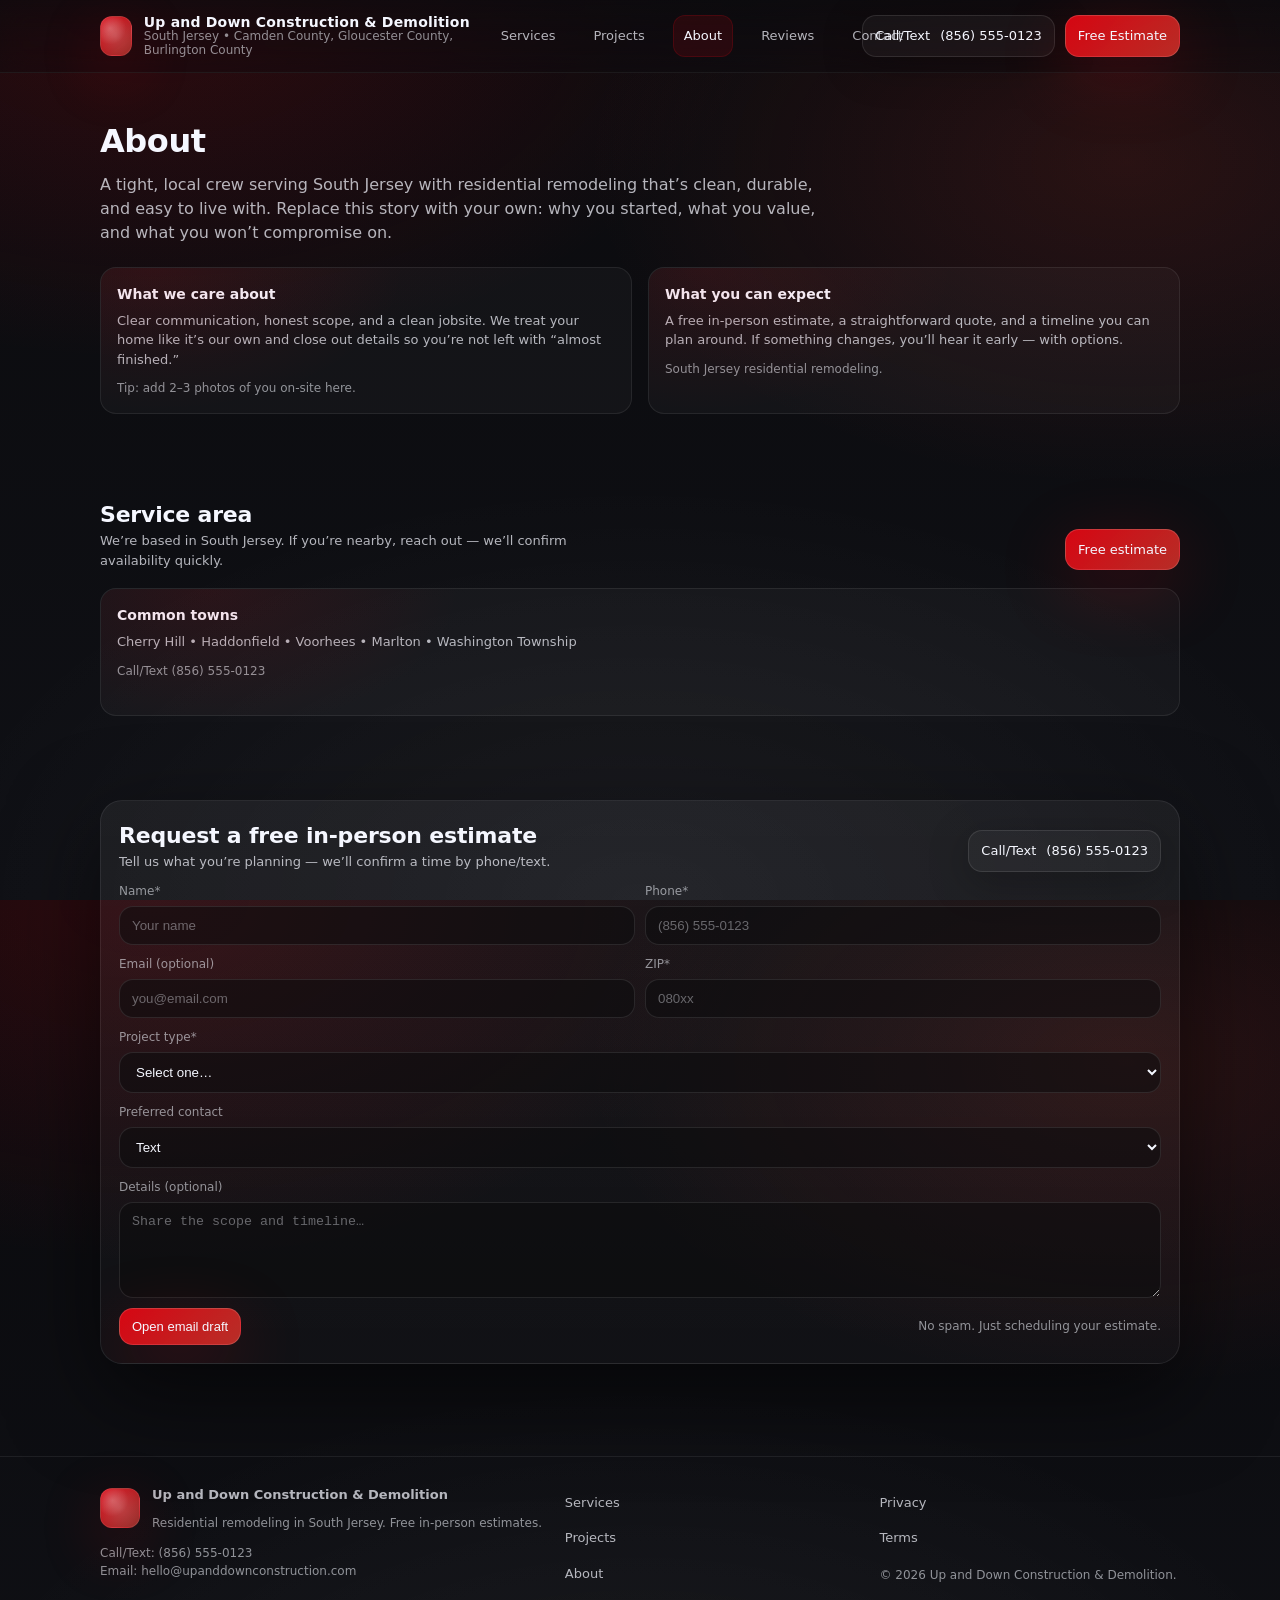
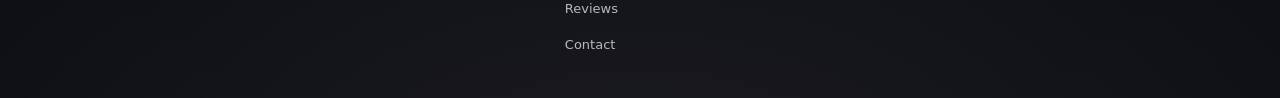
==== about.html @ 5f2d13eb "Initial website scaffold Add Databricks-inspired static marketing site pages, design system, site co" ====
<!doctype html>
<html lang="en">
  <head>
    <meta charset="utf-8" />
    <meta name="viewport" content="width=device-width, initial-scale=1" />
    <title>About — Up and Down Construction</title>
    <meta name="description" content="Up and Down Construction is a South Jersey residential remodeling team focused on quality workmanship and clear communication." />
    <meta name="theme-color" content="#0b0b0e" />
    <link rel="stylesheet" href="styles.css" />
    <script src="partials.js" defer></script>
    <script src="script.js" defer></script>
    <script type="application/ld+json" data-jsonld="LocalBusiness">{}</script>
  </head>
  <body>
    <div data-header></div>

    <main id="main">
      <section class="pagehead">
        <div class="container">
          <h1>About</h1>
          <p>
            A tight, local crew serving South Jersey with residential remodeling that’s clean, durable, and easy to live with.
            Replace this story with your own: why you started, what you value, and what you won’t compromise on.
          </p>
        </div>
      </section>

      <section class="section" style="padding-top:0">
        <div class="container">
          <div class="twocol">
            <div class="card">
              <h3>What we care about</h3>
              <p>
                Clear communication, honest scope, and a clean jobsite. We treat your home like it’s our own and close out details
                so you’re not left with “almost finished.”
              </p>
              <div class="meta">Tip: add 2–3 photos of you on-site here.</div>
            </div>
            <div class="card">
              <h3>What you can expect</h3>
              <p>
                A free in-person estimate, a straightforward quote, and a timeline you can plan around. If something changes, you’ll
                hear it early — with options.
              </p>
              <div class="meta">South Jersey residential remodeling.</div>
            </div>
          </div>
        </div>
      </section>

      <section class="section">
        <div class="container">
          <div class="section-head">
            <div>
              <h2>Service area</h2>
              <p>We’re based in South Jersey. If you’re nearby, reach out — we’ll confirm availability quickly.</p>
            </div>
            <a class="btn primary" data-scroll-to="estimate" href="#estimate">Free estimate</a>
          </div>
          <div class="card">
            <h3>Common towns</h3>
            <p data-service-area>Cherry Hill • Haddonfield • Voorhees • Marlton • Washington Township</p>
            <div class="meta">Call/Text <a data-phone-link href="tel:+18565550123"><span data-phone-display>(856) 555-0123</span></a></div>
          </div>
        </div>
      </section>

      <section class="section">
        <div class="container">
          <div class="panel" id="estimate">
            <div class="panel-inner">
              <div class="section-head" style="margin-bottom:10px">
                <div>
                  <h2 style="margin:0">Request a free in-person estimate</h2>
                  <p style="margin:0">Tell us what you’re planning — we’ll confirm a time by phone/text.</p>
                </div>
                <a class="btn ghost" data-phone-link href="tel:+18565550123">Call/Text <span data-phone-display>(856) 555-0123</span></a>
              </div>
              <form data-estimate-form>
                <div class="formgrid">
                  <div class="field">
                    <label for="name">Name*</label>
                    <input id="name" name="name" autocomplete="name" placeholder="Your name" required />
                  </div>
                  <div class="field">
                    <label for="phone">Phone*</label>
                    <input id="phone" name="phone" autocomplete="tel" placeholder="(856) 555-0123" required />
                  </div>
                  <div class="field">
                    <label for="email">Email (optional)</label>
                    <input id="email" name="email" autocomplete="email" placeholder="you@email.com" />
                  </div>
                  <div class="field">
                    <label for="zip">ZIP*</label>
                    <input id="zip" name="zip" inputmode="numeric" placeholder="080xx" required />
                  </div>
                  <div class="field" style="grid-column:1 / -1">
                    <label for="projectType">Project type*</label>
                    <select id="projectType" name="projectType" required>
                      <option value="">Select one…</option>
                      <option>Kitchen remodel</option>
                      <option>Bathroom remodel</option>
                      <option>Basement finishing</option>
                      <option>Addition / framing</option>
                      <option>Flooring / paint / drywall</option>
                      <option>Exterior (deck/siding/doors)</option>
                      <option>Other</option>
                    </select>
                  </div>
                  <div class="field" style="grid-column:1 / -1">
                    <label for="contactPref">Preferred contact</label>
                    <select id="contactPref" name="contactPref">
                      <option>Text</option>
                      <option>Phone call</option>
                      <option>Either</option>
                    </select>
                  </div>
                  <div class="field" style="grid-column:1 / -1">
                    <label for="details">Details (optional)</label>
                    <textarea id="details" name="details" placeholder="Share the scope and timeline…"></textarea>
                  </div>
                </div>
                <div class="form-actions">
                  <button class="btn primary" type="submit">Open email draft</button>
                  <div class="fineprint">No spam. Just scheduling your estimate.</div>
                </div>
                <div class="success" data-form-success role="status"></div>
                <div class="error" data-form-error role="alert"></div>
              </form>
            </div>
          </div>
        </div>
      </section>
    </main>

    <div data-footer></div>
  </body>
</html>
---- styles.css ----
:root{
  --bg: #0b0b0e;
  --bg2:#0f1015;
  --surface:#11121a;
  --surface2:#141624;
  --border: rgba(255,255,255,.10);
  --text:#f5f7ff;
  --muted: rgba(245,247,255,.72);
  --muted2: rgba(245,247,255,.56);
  --accent:#e10613;
  --accent2:#ff3b30;
  --shadow: 0 30px 90px rgba(0,0,0,.55);
  --radius: 16px;
  --radius2: 22px;
  --container: 1120px;
  --gutter: 20px;
  --font: ui-sans-serif, system-ui, -apple-system, Segoe UI, Roboto, Helvetica, Arial, "Apple Color Emoji","Segoe UI Emoji";
}

*{box-sizing:border-box}
html,body{height:100%}
body{
  margin:0;
  font-family:var(--font);
  color:var(--text);
  background:
    radial-gradient(1000px 600px at 12% 0%, rgba(225,6,19,.16), rgba(225,6,19,0) 60%),
    radial-gradient(900px 540px at 88% 18%, rgba(255,59,48,.12), rgba(255,59,48,0) 60%),
    radial-gradient(1200px 700px at 50% 100%, rgba(255,255,255,.05), rgba(255,255,255,0) 60%),
    linear-gradient(180deg, var(--bg), var(--bg2));
  line-height:1.5;
  -webkit-font-smoothing:antialiased;
  -moz-osx-font-smoothing:grayscale;
}

a{color:inherit;text-decoration:none}
img{max-width:100%;display:block}

.container{
  max-width:var(--container);
  margin:0 auto;
  padding:0 var(--gutter);
}

.skip{
  position:absolute; left:-999px; top:auto; width:1px; height:1px; overflow:hidden;
}
.skip:focus{
  left:14px; top:14px; width:auto; height:auto; padding:10px 12px;
  background:var(--surface); border:1px solid var(--border); border-radius:12px; z-index:9999;
}

.topbar{
  position:sticky;
  top:0;
  z-index:200;
  backdrop-filter:saturate(140%) blur(14px);
  background: linear-gradient(180deg, rgba(11,11,14,.72), rgba(11,11,14,.44));
  border-bottom:1px solid rgba(255,255,255,.06);
}
.nav{
  display:flex;
  align-items:center;
  justify-content:space-between;
  padding:14px 0;
  gap:16px;
}
.brand{
  display:flex;
  align-items:center;
  gap:12px;
  min-width:220px;
}
.brand-mark{
  width:40px;height:40px;border-radius:12px;
  background: radial-gradient(16px 16px at 30% 30%, rgba(255,255,255,.25), rgba(255,255,255,0)),
              linear-gradient(135deg, rgba(225,6,19,.95), rgba(255,59,48,.55));
  box-shadow: 0 18px 60px rgba(225,6,19,.25);
  border:1px solid rgba(255,255,255,.12);
  display:grid;
  place-items:center;
  position:relative;
  overflow:hidden;
}
.brand-mark:after{
  content:"";
  position:absolute; inset:-40%;
  background: radial-gradient(circle at 50% 50%, rgba(255,255,255,.18), rgba(255,255,255,0) 62%);
  transform: rotate(20deg);
}
.brand-text{
  display:flex;flex-direction:column; line-height:1.15;
}
.brand-text b{font-size:14px; letter-spacing:.2px}
.brand-text span{font-size:12px; color:var(--muted2)}

.navlinks{
  display:flex;
  gap:18px;
  align-items:center;
  justify-content:center;
  flex:1;
}
.navlinks a{
  font-size:13px;
  color:var(--muted);
  padding:10px 10px;
  border-radius:12px;
}
.navlinks a:hover{color:var(--text); background:rgba(255,255,255,.06)}
.navlinks a[aria-current="page"]{color:var(--text); background:rgba(225,6,19,.12); border:1px solid rgba(225,6,19,.18)}

.navctas{
  display:flex;
  gap:10px;
  align-items:center;
  justify-content:flex-end;
  min-width:220px;
}
.btn{
  display:inline-flex;
  align-items:center;
  justify-content:center;
  gap:10px;
  padding:10px 12px;
  font-size:13px;
  border-radius:14px;
  border:1px solid var(--border);
  background:rgba(255,255,255,.05);
  color:var(--text);
  box-shadow: 0 10px 40px rgba(0,0,0,.25);
  white-space:nowrap;
}
.btn:hover{background:rgba(255,255,255,.08)}
.btn:focus{outline:2px solid rgba(225,6,19,.55); outline-offset:2px}
.btn.primary{
  background: linear-gradient(135deg, rgba(225,6,19,.95), rgba(255,59,48,.70));
  border:1px solid rgba(255,255,255,.14);
  box-shadow: 0 18px 70px rgba(225,6,19,.23);
}
.btn.primary:hover{filter:brightness(1.05)}
.btn.ghost{
  background:rgba(255,255,255,.04);
}

.hamburger{display:none}
.hamburger button{
  width:44px;height:44px;border-radius:14px;border:1px solid var(--border);
  background:rgba(255,255,255,.05); color:var(--text);
}

.mobilemenu{
  display:none;
  border-top:1px solid rgba(255,255,255,.06);
}
.mobilemenu .inner{
  padding:12px 0 18px;
  display:flex;
  flex-direction:column;
  gap:10px;
}
.mobilemenu a{
  padding:12px 12px;border-radius:14px;
  background:rgba(255,255,255,.04);
  border:1px solid rgba(255,255,255,.06);
  color:var(--muted);
}
.mobilemenu a:hover{color:var(--text)}

.hero{
  padding:64px 0 30px;
}
.hero-grid{
  display:grid;
  grid-template-columns: 1.15fr .85fr;
  gap:28px;
  align-items:start;
}
.kicker{
  display:inline-flex;
  gap:10px;
  align-items:center;
  padding:8px 12px;
  border-radius:999px;
  background: rgba(255,255,255,.05);
  border:1px solid rgba(255,255,255,.08);
  color:var(--muted);
  font-size:12px;
}
.kicker .dot{
  width:9px;height:9px;border-radius:99px;
  background:linear-gradient(135deg, var(--accent), var(--accent2));
  box-shadow:0 10px 40px rgba(225,6,19,.35);
}
.h1{
  font-size:44px;
  line-height:1.04;
  letter-spacing:-.5px;
  margin:16px 0 10px;
}
.lead{
  color:var(--muted);
  font-size:16px;
  max-width:56ch;
}
.hero-ctas{
  display:flex;
  gap:10px;
  align-items:center;
  margin-top:18px;
  flex-wrap:wrap;
}
.trustrow{
  margin-top:20px;
  display:flex;
  gap:10px;
  flex-wrap:wrap;
}
.pill{
  font-size:12px;
  color:var(--muted);
  padding:8px 10px;
  border-radius:999px;
  background: rgba(255,255,255,.04);
  border:1px solid rgba(255,255,255,.08);
}
.pill strong{color:var(--text); font-weight:600}

.panel{
  border-radius: var(--radius2);
  background: linear-gradient(180deg, rgba(255,255,255,.05), rgba(255,255,255,.02));
  border:1px solid rgba(255,255,255,.08);
  box-shadow: var(--shadow);
  overflow:hidden;
}
.panel-inner{padding:18px}
.panel h3{margin:6px 0 12px; font-size:14px; color:var(--text)}
.panel p{margin:0; color:var(--muted); font-size:13px}

.formgrid{
  display:grid;
  grid-template-columns: 1fr 1fr;
  gap:10px;
}
.field{display:flex; flex-direction:column; gap:6px}
.field label{font-size:12px; color:var(--muted2)}
.field input,.field select,.field textarea{
  padding:11px 12px;
  border-radius:14px;
  border:1px solid rgba(255,255,255,.10);
  background: rgba(11,11,14,.55);
  color:var(--text);
  outline:none;
}
.field textarea{grid-column:1 / -1; min-height:96px; resize:vertical}
.field input::placeholder,.field textarea::placeholder{color:rgba(245,247,255,.38)}
.field input:focus,.field select:focus,.field textarea:focus{border-color: rgba(225,6,19,.55); box-shadow: 0 0 0 3px rgba(225,6,19,.15)}
.form-actions{display:flex; gap:10px; align-items:center; justify-content:space-between; margin-top:10px; flex-wrap:wrap}
.fineprint{color:var(--muted2); font-size:12px}
.success{
  display:none;
  margin-top:10px;
  padding:10px 12px;
  border-radius:14px;
  border:1px solid rgba(80,255,200,.22);
  background: rgba(80,255,200,.08);
  color: rgba(210,255,240,.92);
  font-size:13px;
}
.error{
  display:none;
  margin-top:10px;
  padding:10px 12px;
  border-radius:14px;
  border:1px solid rgba(255,90,90,.22);
  background: rgba(255,90,90,.08);
  color: rgba(255,235,235,.92);
  font-size:13px;
}

.section{padding:42px 0}
.section-head{
  display:flex; align-items:flex-end; justify-content:space-between; gap:16px;
  margin-bottom:18px;
}
.section-head h2{margin:0; font-size:22px; letter-spacing:-.2px}
.section-head p{margin:0; color:var(--muted); max-width:60ch; font-size:13px}

.grid3{display:grid; grid-template-columns:repeat(3,1fr); gap:14px}
.card{
  border-radius: var(--radius);
  border:1px solid rgba(255,255,255,.08);
  background: rgba(255,255,255,.03);
  padding:16px;
  min-height:128px;
  position:relative;
  overflow:hidden;
}
.card:before{
  content:"";
  position:absolute; inset:-1px;
  background: radial-gradient(420px 240px at 10% 0%, rgba(225,6,19,.10), rgba(225,6,19,0) 60%);
  pointer-events:none;
}
.card h3{margin:0 0 6px; font-size:14px}
.card p{margin:0; color:var(--muted); font-size:13px}
.card .meta{margin-top:10px; color:var(--muted2); font-size:12px}

.steps{display:grid; grid-template-columns:repeat(4,1fr); gap:14px}
.step{
  border-radius: var(--radius);
  border:1px solid rgba(255,255,255,.08);
  background: rgba(255,255,255,.03);
  padding:16px;
}
.step .num{
  width:34px;height:34px;border-radius:12px;
  display:grid; place-items:center;
  background: rgba(225,6,19,.14);
  border:1px solid rgba(225,6,19,.22);
  margin-bottom:10px;
  font-weight:700;
}
.step b{display:block; margin-bottom:6px}
.step span{color:var(--muted); font-size:13px}

.gallery{
  display:grid;
  grid-template-columns: repeat(12, 1fr);
  gap:12px;
}
.tile{
  grid-column: span 4;
  border-radius:18px;
  border:1px solid rgba(255,255,255,.08);
  background: rgba(255,255,255,.03);
  overflow:hidden;
  min-height:160px;
  position:relative;
}
.tile .ph{
  position:absolute; inset:0;
  background:
    radial-gradient(900px 220px at 10% 0%, rgba(225,6,19,.18), rgba(225,6,19,0) 60%),
    radial-gradient(800px 240px at 80% 100%, rgba(255,255,255,.10), rgba(255,255,255,0) 60%),
    linear-gradient(180deg, rgba(255,255,255,.03), rgba(255,255,255,.01));
}
.tile .label{
  position:absolute; left:12px; bottom:12px;
  padding:8px 10px;
  border-radius:999px;
  border:1px solid rgba(255,255,255,.10);
  background: rgba(11,11,14,.52);
  font-size:12px;
  color:var(--text);
}

.footer{
  border-top:1px solid rgba(255,255,255,.07);
  margin-top:50px;
  padding:28px 0 36px;
  color:var(--muted);
  font-size:13px;
}
.footergrid{
  display:grid;
  grid-template-columns: 1.2fr .8fr .8fr;
  gap:14px;
  align-items:start;
}
.footlinks a{
  display:block;
  padding:8px 0;
  color:var(--muted);
}
.footlinks a:hover{color:var(--text)}
.small{color:var(--muted2); font-size:12px; margin-top:10px}

.pagehead{
  padding:44px 0 22px;
}
.pagehead h1{margin:0 0 8px; font-size:32px; letter-spacing:-.4px}
.pagehead p{margin:0; color:var(--muted); max-width:72ch}
.divider{height:1px; background:rgba(255,255,255,.08); margin:18px 0}

.twocol{
  display:grid;
  grid-template-columns: 1fr 1fr;
  gap:16px;
}

@media (max-width: 980px){
  .hero-grid{grid-template-columns:1fr; gap:16px}
  .navlinks{display:none}
  .hamburger{display:block}
  .navctas{min-width:auto}
  .steps{grid-template-columns:1fr 1fr}
  .grid3{grid-template-columns:1fr}
  .tile{grid-column: span 6}
  .footergrid{grid-template-columns:1fr}
  .twocol{grid-template-columns:1fr}
}
@media (max-width: 520px){
  .h1{font-size:36px}
  .tile{grid-column: span 12}
  .formgrid{grid-template-columns:1fr}
}
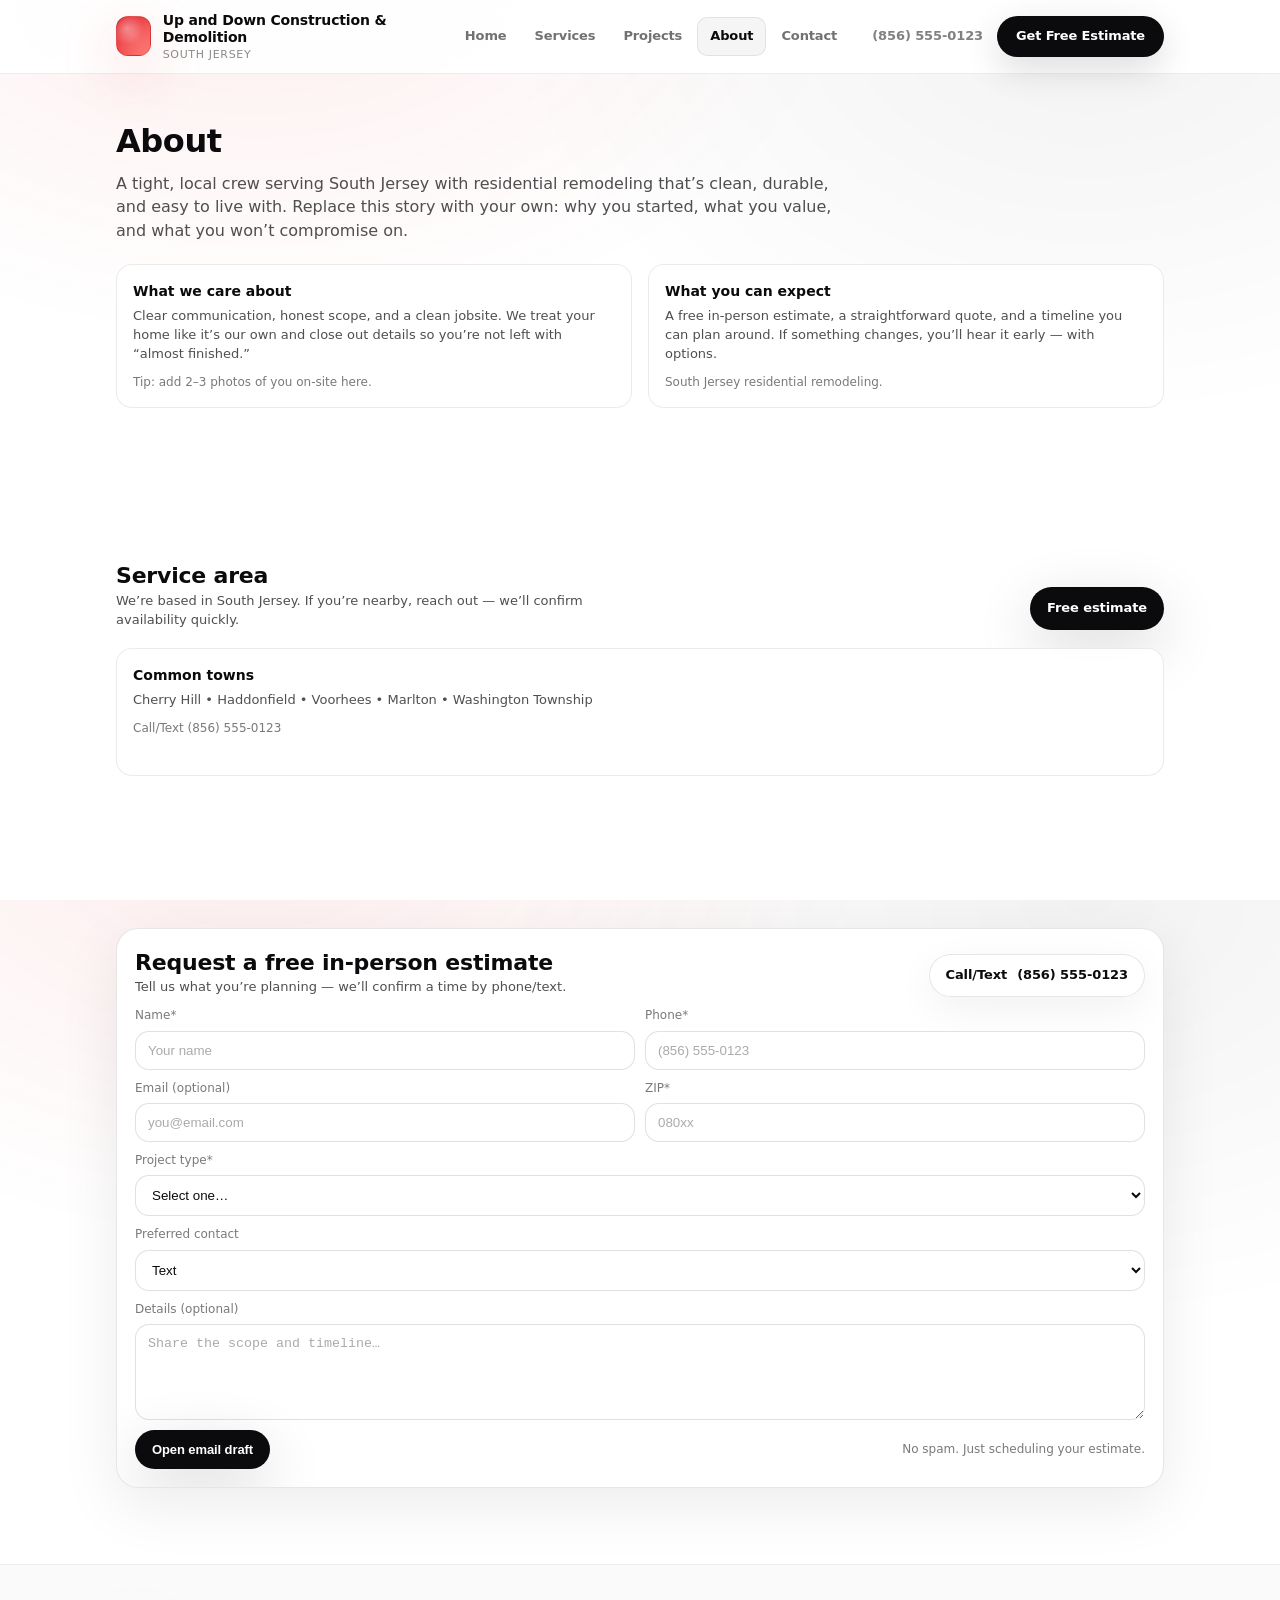
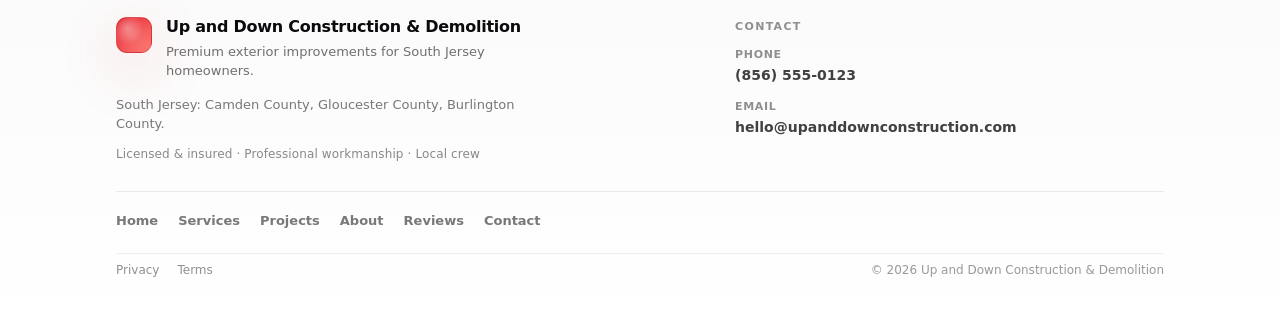
==== commit fec272bc: "Polish navbar and footer: nav links, CTA, contact block, quick links - Simplify header: Home–Contact" ====
--- a/about.html
+++ b/about.html
@@ -55,7 +55,7 @@
               <h2>Service area</h2>
               <p>We’re based in South Jersey. If you’re nearby, reach out — we’ll confirm availability quickly.</p>
             </div>
-            <a class="btn primary" data-scroll-to="estimate" href="#estimate">Free estimate</a>
+            <a class="btn primary" data-scroll-to="estimate" href="index.html#estimate">Free estimate</a>
           </div>
           <div class="card">
             <h3>Common towns</h3>
--- a/styles.css
+++ b/styles.css
@@ -1,40 +1,47 @@
 :root{
-  --bg: #0b0b0e;
-  --bg2:#0f1015;
-  --surface:#11121a;
-  --surface2:#141624;
-  --border: rgba(255,255,255,.10);
-  --text:#f5f7ff;
-  --muted: rgba(245,247,255,.72);
-  --muted2: rgba(245,247,255,.56);
-  --accent:#e10613;
-  --accent2:#ff3b30;
-  --shadow: 0 30px 90px rgba(0,0,0,.55);
+  --bg: #ffffff;
+  --bg2: #ffffff;
+  --surface: #ffffff;
+  --surface2: #fafafa;
+  --border: rgba(10,10,10,.10);
+  --text: #0b0b0e;
+  --muted: rgba(11,11,14,.72);
+  --muted2: rgba(11,11,14,.55);
+  --accent: #e10613;
+  --accent2: #ff3b30;
+  --shadow: 0 18px 60px rgba(0,0,0,.08);
+  --shadow2: 0 12px 40px rgba(0,0,0,.06);
   --radius: 16px;
   --radius2: 22px;
-  --container: 1120px;
-  --gutter: 20px;
+  --container: 1100px;
+  --gutter: 26px;
+  --measure: 68ch;
   --font: ui-sans-serif, system-ui, -apple-system, Segoe UI, Roboto, Helvetica, Arial, "Apple Color Emoji","Segoe UI Emoji";
 }
 
 *{box-sizing:border-box}
+html{scroll-behavior:smooth}
 html,body{height:100%}
 body{
   margin:0;
   font-family:var(--font);
   color:var(--text);
   background:
-    radial-gradient(1000px 600px at 12% 0%, rgba(225,6,19,.16), rgba(225,6,19,0) 60%),
-    radial-gradient(900px 540px at 88% 18%, rgba(255,59,48,.12), rgba(255,59,48,0) 60%),
-    radial-gradient(1200px 700px at 50% 100%, rgba(255,255,255,.05), rgba(255,255,255,0) 60%),
+    radial-gradient(1000px 700px at 20% -10%, rgba(225,6,19,.08), rgba(225,6,19,0) 62%),
+    radial-gradient(900px 650px at 85% 0%, rgba(0,0,0,.05), rgba(0,0,0,0) 65%),
     linear-gradient(180deg, var(--bg), var(--bg2));
-  line-height:1.5;
+  line-height:1.45;
   -webkit-font-smoothing:antialiased;
   -moz-osx-font-smoothing:grayscale;
 }
 
 a{color:inherit;text-decoration:none}
 img{max-width:100%;display:block}
+.container > *{max-width: 100%}
+
+.measure{
+  max-width: var(--measure);
+}
 
 .container{
   max-width:var(--container);
@@ -54,29 +61,31 @@
   position:sticky;
   top:0;
   z-index:200;
-  backdrop-filter:saturate(140%) blur(14px);
-  background: linear-gradient(180deg, rgba(11,11,14,.72), rgba(11,11,14,.44));
-  border-bottom:1px solid rgba(255,255,255,.06);
+  backdrop-filter:saturate(180%) blur(16px);
+  background: rgba(255,255,255,.92);
+  border-bottom:1px solid rgba(10,10,10,.07);
+  box-shadow: 0 1px 0 rgba(255,255,255,.8) inset;
 }
 .nav{
   display:flex;
   align-items:center;
   justify-content:space-between;
-  padding:14px 0;
-  gap:16px;
+  padding:12px 0;
+  gap:20px;
 }
 .brand{
   display:flex;
   align-items:center;
   gap:12px;
-  min-width:220px;
+  min-width:0;
+  flex-shrink:1;
 }
 .brand-mark{
   width:40px;height:40px;border-radius:12px;
-  background: radial-gradient(16px 16px at 30% 30%, rgba(255,255,255,.25), rgba(255,255,255,0)),
-              linear-gradient(135deg, rgba(225,6,19,.95), rgba(255,59,48,.55));
-  box-shadow: 0 18px 60px rgba(225,6,19,.25);
-  border:1px solid rgba(255,255,255,.12);
+  background: radial-gradient(16px 16px at 30% 30%, rgba(255,255,255,.35), rgba(255,255,255,0)),
+              linear-gradient(135deg, rgba(225,6,19,.95), rgba(255,59,48,.70));
+  box-shadow: 0 18px 60px rgba(225,6,19,.18);
+  border:1px solid rgba(0,0,0,.10);
   display:grid;
   place-items:center;
   position:relative;
@@ -89,92 +98,144 @@
   transform: rotate(20deg);
 }
 .brand-text{
-  display:flex;flex-direction:column; line-height:1.15;
-}
-.brand-text b{font-size:14px; letter-spacing:.2px}
-.brand-text span{font-size:12px; color:var(--muted2)}
+  display:flex;flex-direction:column; line-height:1.2;
+  min-width:0;
+}
+.brand-text b{font-size:14px; letter-spacing:-.15px; font-weight:700}
+.brand-text__line{font-size:11px; color:rgba(11,11,14,.48); letter-spacing:.06em; text-transform:uppercase; margin-top:2px}
 
 .navlinks{
   display:flex;
-  gap:18px;
+  gap:2px;
   align-items:center;
   justify-content:center;
   flex:1;
 }
 .navlinks a{
   font-size:13px;
-  color:var(--muted);
-  padding:10px 10px;
-  border-radius:12px;
-}
-.navlinks a:hover{color:var(--text); background:rgba(255,255,255,.06)}
-.navlinks a[aria-current="page"]{color:var(--text); background:rgba(225,6,19,.12); border:1px solid rgba(225,6,19,.18)}
+  font-weight:550;
+  letter-spacing:-.12px;
+  color:rgba(11,11,14,.58);
+  padding:9px 12px;
+  border-radius:10px;
+  border:1px solid transparent;
+}
+.navlinks a:hover{color:var(--text); background:rgba(0,0,0,.035)}
+.navlinks a[aria-current="page"]{
+  color:var(--text);
+  background:rgba(11,11,14,.04);
+  border-color:rgba(11,11,14,.08);
+}
 
 .navctas{
   display:flex;
-  gap:10px;
+  gap:12px;
   align-items:center;
   justify-content:flex-end;
-  min-width:220px;
+  flex-shrink:0;
+}
+.nav-phone{
+  display:none;
+  font-size:13px;
+  font-weight:600;
+  letter-spacing:-.1px;
+  color:rgba(11,11,14,.52);
+  padding:8px 2px;
+  white-space:nowrap;
+}
+.nav-phone:hover{color:var(--text)}
+@media (min-width: 981px){
+  .nav-phone{display:inline-flex; align-items:center}
+}
+.nav-cta.btn.primary{
+  padding:10px 18px;
+  font-size:13px;
+  font-weight:650;
+  letter-spacing:-.15px;
+  box-shadow: 0 12px 36px rgba(0,0,0,.14);
 }
 .btn{
   display:inline-flex;
   align-items:center;
   justify-content:center;
   gap:10px;
-  padding:10px 12px;
-  font-size:13px;
-  border-radius:14px;
+  padding:11px 16px;
+  font-size:13px;
+  border-radius:999px;
   border:1px solid var(--border);
-  background:rgba(255,255,255,.05);
+  background:rgba(255,255,255,.92);
   color:var(--text);
-  box-shadow: 0 10px 40px rgba(0,0,0,.25);
+  box-shadow: var(--shadow2);
   white-space:nowrap;
-}
-.btn:hover{background:rgba(255,255,255,.08)}
-.btn:focus{outline:2px solid rgba(225,6,19,.55); outline-offset:2px}
+  font-weight:650;
+  letter-spacing:-.1px;
+}
+.btn:hover{background:#fff}
+.btn:focus{outline:2px solid rgba(225,6,19,.40); outline-offset:2px}
 .btn.primary{
-  background: linear-gradient(135deg, rgba(225,6,19,.95), rgba(255,59,48,.70));
-  border:1px solid rgba(255,255,255,.14);
-  box-shadow: 0 18px 70px rgba(225,6,19,.23);
-}
-.btn.primary:hover{filter:brightness(1.05)}
-.btn.ghost{
-  background:rgba(255,255,255,.04);
+  background: #0b0b0e;
+  border:1px solid rgba(0,0,0,.10);
+  color:#fff;
+  box-shadow: 0 18px 60px rgba(0,0,0,.16);
+}
+.btn.primary:hover{filter:brightness(1.03)}
+.btn.ghost{background:rgba(255,255,255,.92)}
+.btn.btn--text{
+  background:transparent;
+  box-shadow:none;
+  border:1px solid transparent;
+  color:var(--text);
+  padding-left:10px;
+  padding-right:10px;
+}
+.btn.btn--text:hover{
+  background:rgba(0,0,0,.04);
+  border-color:rgba(0,0,0,.04);
 }
 
 .hamburger{display:none}
 .hamburger button{
   width:44px;height:44px;border-radius:14px;border:1px solid var(--border);
-  background:rgba(255,255,255,.05); color:var(--text);
+  background:rgba(255,255,255,.92); color:var(--text);
 }
 
 .mobilemenu{
   display:none;
-  border-top:1px solid rgba(255,255,255,.06);
+  border-top:1px solid rgba(10,10,10,.07);
+  background: rgba(255,255,255,.98);
 }
 .mobilemenu .inner{
-  padding:12px 0 18px;
+  padding:14px 0 20px;
   display:flex;
   flex-direction:column;
-  gap:10px;
-}
-.mobilemenu a{
-  padding:12px 12px;border-radius:14px;
-  background:rgba(255,255,255,.04);
-  border:1px solid rgba(255,255,255,.06);
-  color:var(--muted);
-}
-.mobilemenu a:hover{color:var(--text)}
+  gap:6px;
+}
+.mobilemenu a[data-nav]{
+  padding:12px 14px;border-radius:12px;
+  background:transparent;
+  border:1px solid rgba(0,0,0,.06);
+  color:rgba(11,11,14,.72);
+  font-weight:550;
+  font-size:14px;
+}
+.mobilemenu a[data-nav]:hover{color:var(--text); background:rgba(0,0,0,.03); border-color:rgba(0,0,0,.08)}
+.mobilemenu a[data-nav][aria-current="page"]{
+  color:var(--text);
+  background:rgba(11,11,14,.04);
+  border-color:rgba(11,11,14,.10);
+}
+.mobilemenu__cta{margin-top:8px}
+.mobilemenu__phone{
+  text-align:center;
+  padding:10px;
+  font-size:13px;
+  font-weight:600;
+  color:rgba(11,11,14,.55);
+}
+.mobilemenu__phone:hover{color:var(--text)}
 
 .hero{
-  padding:64px 0 30px;
-}
-.hero-grid{
-  display:grid;
-  grid-template-columns: 1.15fr .85fr;
-  gap:28px;
-  align-items:start;
+  padding:78px 0 28px;
 }
 .kicker{
   display:inline-flex;
@@ -195,7 +256,7 @@
 .h1{
   font-size:44px;
   line-height:1.04;
-  letter-spacing:-.5px;
+  letter-spacing:-.7px;
   margin:16px 0 10px;
 }
 .lead{
@@ -203,6 +264,31 @@
   font-size:16px;
   max-width:56ch;
 }
+.hero--premium{padding-top:88px}
+.hero-premium{max-width: 880px}
+.hero-grid{
+  display:grid;
+  grid-template-columns: 1.05fr .95fr;
+  gap:30px;
+  align-items:start;
+}
+.hero-grid--premium{padding-bottom: 8px}
+.eyebrow{
+  font-size:12px;
+  letter-spacing:.10em;
+  text-transform:uppercase;
+  color:rgba(11,11,14,.55);
+}
+.h1--premium{
+  font-size: clamp(40px, 4.8vw, 58px);
+  letter-spacing:-1.1px;
+  margin-top:14px;
+}
+.lead--premium{
+  font-size:16px;
+  color:rgba(11,11,14,.68);
+  max-width: var(--measure);
+}
 .hero-ctas{
   display:flex;
   gap:10px;
@@ -210,26 +296,120 @@
   margin-top:18px;
   flex-wrap:wrap;
 }
-.trustrow{
-  margin-top:20px;
-  display:flex;
+
+.hero-trust{
+  margin-top:14px;
+  display:flex;
+  flex-wrap:wrap;
   gap:10px;
-  flex-wrap:wrap;
-}
-.pill{
-  font-size:12px;
-  color:var(--muted);
+}
+.trustchip{
+  display:inline-flex;
+  align-items:center;
+  gap:8px;
   padding:8px 10px;
   border-radius:999px;
-  background: rgba(255,255,255,.04);
-  border:1px solid rgba(255,255,255,.08);
-}
-.pill strong{color:var(--text); font-weight:600}
+  border:1px solid rgba(10,10,10,.08);
+  background: rgba(255,255,255,.92);
+  color: rgba(11,11,14,.68);
+  font-size:12px;
+  box-shadow: 0 10px 26px rgba(0,0,0,.03);
+}
+.trustchip:before{
+  content:"";
+  width:8px;height:8px;
+  border-radius:99px;
+  background: rgba(225,6,19,.55);
+}
+
+.hero-visual{
+  padding-top: 6px;
+}
+.hero-visual__frame{
+  border-radius: 22px;
+  border: 1px solid rgba(10,10,10,.10);
+  background: rgba(255,255,255,.92);
+  box-shadow: 0 22px 60px rgba(0,0,0,.07);
+  padding: 14px;
+}
+.hero-visual__row{
+  display:grid;
+  grid-template-columns: 1fr 1fr;
+  gap:12px;
+  margin-top:12px;
+}
+.hero-visual__tile{
+  border-radius: 18px;
+  border: 1px solid rgba(10,10,10,.10);
+  overflow:hidden;
+  position:relative;
+  background:#fff;
+  min-height: 150px;
+}
+.hero-visual__tile--lg{
+  min-height: 240px;
+}
+.hero-visual__ph{
+  position:absolute; inset:0;
+  background:
+    radial-gradient(900px 260px at 15% 0%, rgba(225,6,19,.10), rgba(225,6,19,0) 62%),
+    radial-gradient(800px 300px at 90% 110%, rgba(0,0,0,.08), rgba(0,0,0,0) 62%),
+    linear-gradient(180deg, rgba(255,255,255,.96), rgba(250,250,250,.94));
+}
+.hero-visual__ph--alt{
+  background:
+    radial-gradient(700px 240px at 30% 0%, rgba(0,0,0,.08), rgba(0,0,0,0) 60%),
+    radial-gradient(800px 260px at 90% 110%, rgba(225,6,19,.08), rgba(225,6,19,0) 62%),
+    linear-gradient(180deg, rgba(255,255,255,.96), rgba(250,250,250,.94));
+}
+.hero-visual__ph--alt2{
+  background:
+    radial-gradient(820px 260px at 10% 0%, rgba(225,6,19,.10), rgba(225,6,19,0) 60%),
+    radial-gradient(720px 240px at 70% 120%, rgba(0,0,0,.08), rgba(0,0,0,0) 62%),
+    linear-gradient(180deg, rgba(255,255,255,.96), rgba(250,250,250,.94));
+}
+.hero-visual__label{
+  position:absolute;
+  left:12px;
+  bottom:12px;
+  padding:8px 10px;
+  border-radius:999px;
+  border:1px solid rgba(10,10,10,.10);
+  background: rgba(255,255,255,.88);
+  font-size:12px;
+  color: rgba(11,11,14,.86);
+  backdrop-filter: blur(10px);
+}
+.hero-visual__note{
+  margin-top:10px;
+  color: rgba(11,11,14,.55);
+  font-size:12px;
+}
+.trust-strip{
+  padding: 12px 0;
+  border-top:1px solid rgba(10,10,10,.06);
+  border-bottom:1px solid rgba(10,10,10,.06);
+  background: rgba(255,255,255,.70);
+}
+.trust-strip__inner{
+  display:grid;
+  grid-template-columns:repeat(4,1fr);
+  gap:10px;
+}
+.trust-item{
+  padding:10px 8px;
+  border-radius:14px;
+  border:1px solid rgba(10,10,10,.05);
+  background: rgba(255,255,255,.88);
+  box-shadow: none;
+}
+.trust-label{display:block; font-weight:650; font-size:13px; letter-spacing:-.2px}
+.trust-sub{display:block; margin-top:2px; font-size:12px; color:rgba(11,11,14,.60)}
 
 .panel{
   border-radius: var(--radius2);
-  background: linear-gradient(180deg, rgba(255,255,255,.05), rgba(255,255,255,.02));
-  border:1px solid rgba(255,255,255,.08);
+  background: #fff;
+  border:1px solid rgba(10,10,10,.10);
   box-shadow: var(--shadow);
   overflow:hidden;
 }
@@ -247,13 +427,13 @@
 .field input,.field select,.field textarea{
   padding:11px 12px;
   border-radius:14px;
-  border:1px solid rgba(255,255,255,.10);
-  background: rgba(11,11,14,.55);
+  border:1px solid rgba(10,10,10,.12);
+  background: #fff;
   color:var(--text);
   outline:none;
 }
 .field textarea{grid-column:1 / -1; min-height:96px; resize:vertical}
-.field input::placeholder,.field textarea::placeholder{color:rgba(245,247,255,.38)}
+.field input::placeholder,.field textarea::placeholder{color:rgba(11,11,14,.35)}
 .field input:focus,.field select:focus,.field textarea:focus{border-color: rgba(225,6,19,.55); box-shadow: 0 0 0 3px rgba(225,6,19,.15)}
 .form-actions{display:flex; gap:10px; align-items:center; justify-content:space-between; margin-top:10px; flex-wrap:wrap}
 .fineprint{color:var(--muted2); font-size:12px}
@@ -278,51 +458,127 @@
   font-size:13px;
 }
 
-.section{padding:42px 0}
+.section{padding:76px 0}
+.section--tight{padding-top:60px}
+.section--divider{
+  border-top: 1px solid rgba(10,10,10,.06);
+}
 .section-head{
   display:flex; align-items:flex-end; justify-content:space-between; gap:16px;
   margin-bottom:18px;
 }
 .section-head h2{margin:0; font-size:22px; letter-spacing:-.2px}
 .section-head p{margin:0; color:var(--muted); max-width:60ch; font-size:13px}
+.section-head--premium{margin-bottom:26px}
+.section-head--premium h2{font-size:28px; letter-spacing:-.6px}
+.section-head--premium p{font-size:14px; color:rgba(11,11,14,.62); max-width: var(--measure)}
 
 .grid3{display:grid; grid-template-columns:repeat(3,1fr); gap:14px}
 .card{
   border-radius: var(--radius);
-  border:1px solid rgba(255,255,255,.08);
-  background: rgba(255,255,255,.03);
+  border:1px solid rgba(10,10,10,.08);
+  background: rgba(255,255,255,.92);
   padding:16px;
   min-height:128px;
   position:relative;
   overflow:hidden;
 }
-.card:before{
-  content:"";
-  position:absolute; inset:-1px;
-  background: radial-gradient(420px 240px at 10% 0%, rgba(225,6,19,.10), rgba(225,6,19,0) 60%);
-  pointer-events:none;
-}
+.card:before{content:none}
 .card h3{margin:0 0 6px; font-size:14px}
 .card p{margin:0; color:var(--muted); font-size:13px}
 .card .meta{margin-top:10px; color:var(--muted2); font-size:12px}
+.grid3--premium{gap:16px}
+.card--premium{
+  padding:18px;
+  border-color: rgba(10,10,10,.07);
+  background: rgba(255,255,255,.96);
+  box-shadow: 0 10px 30px rgba(0,0,0,.035);
+}
+.card--premium h3{font-size:15px; letter-spacing:-.2px}
+.card--premium p{font-size:13px; color:rgba(11,11,14,.64)}
+.card--premium:hover{
+  border-color: rgba(10,10,10,.10);
+  box-shadow: 0 14px 40px rgba(0,0,0,.05);
+}
+
+/* Why choose us */
+.why-grid{
+  display:grid;
+  grid-template-columns: repeat(12, 1fr);
+  gap:16px;
+}
+.why-card{
+  grid-column: span 4;
+  padding:18px 18px 16px;
+}
+.why-card h3{
+  margin-top:12px;
+}
+.why-card__icon{
+  width:40px;
+  height:40px;
+  border-radius:14px;
+  display:grid;
+  place-items:center;
+  border:1px solid rgba(10,10,10,.08);
+  background: rgba(255,255,255,.92);
+  box-shadow: 0 10px 26px rgba(0,0,0,.03);
+  color: rgba(11,11,14,.82);
+}
+.why-card__icon svg{
+  width:20px;
+  height:20px;
+}
+
+/* Services cards */
+.card--service{
+  padding:18px 18px 16px;
+}
+.service-card__head{
+  display:flex;
+  align-items:flex-start;
+  justify-content:space-between;
+  gap:12px;
+}
+.service-card__badge{
+  font-size:11px;
+  color: rgba(11,11,14,.62);
+  border:1px solid rgba(10,10,10,.08);
+  background: rgba(255,255,255,.92);
+  padding:7px 10px;
+  border-radius:999px;
+  white-space:nowrap;
+}
+.service-card__desc{
+  margin-top:8px;
+  max-width: 48ch;
+  color: rgba(11,11,14,.64);
+}
 
 .steps{display:grid; grid-template-columns:repeat(4,1fr); gap:14px}
 .step{
   border-radius: var(--radius);
-  border:1px solid rgba(255,255,255,.08);
-  background: rgba(255,255,255,.03);
+  border:1px solid rgba(10,10,10,.08);
+  background: rgba(255,255,255,.92);
   padding:16px;
 }
 .step .num{
   width:34px;height:34px;border-radius:12px;
   display:grid; place-items:center;
-  background: rgba(225,6,19,.14);
-  border:1px solid rgba(225,6,19,.22);
+  background: rgba(0,0,0,.06);
+  border:1px solid rgba(0,0,0,.08);
   margin-bottom:10px;
   font-weight:700;
 }
 .step b{display:block; margin-bottom:6px}
 .step span{color:var(--muted); font-size:13px}
+.steps--premium{gap:16px}
+.step--premium{
+  border-color: rgba(10,10,10,.07);
+  background: rgba(255,255,255,.96);
+  box-shadow: 0 10px 30px rgba(0,0,0,.035);
+}
+.num--premium{background: rgba(225,6,19,.10); border-color: rgba(225,6,19,.16)}
 
 .gallery{
   display:grid;
@@ -332,8 +588,8 @@
 .tile{
   grid-column: span 4;
   border-radius:18px;
-  border:1px solid rgba(255,255,255,.08);
-  background: rgba(255,255,255,.03);
+  border:1px solid rgba(10,10,10,.10);
+  background: rgba(255,255,255,.92);
   overflow:hidden;
   min-height:160px;
   position:relative;
@@ -341,39 +597,371 @@
 .tile .ph{
   position:absolute; inset:0;
   background:
-    radial-gradient(900px 220px at 10% 0%, rgba(225,6,19,.18), rgba(225,6,19,0) 60%),
-    radial-gradient(800px 240px at 80% 100%, rgba(255,255,255,.10), rgba(255,255,255,0) 60%),
-    linear-gradient(180deg, rgba(255,255,255,.03), rgba(255,255,255,.01));
+    radial-gradient(900px 240px at 10% 0%, rgba(225,6,19,.10), rgba(225,6,19,0) 62%),
+    radial-gradient(800px 260px at 80% 100%, rgba(0,0,0,.06), rgba(0,0,0,0) 65%),
+    linear-gradient(180deg, rgba(255,255,255,.94), rgba(255,255,255,.88));
 }
 .tile .label{
   position:absolute; left:12px; bottom:12px;
   padding:8px 10px;
   border-radius:999px;
-  border:1px solid rgba(255,255,255,.10);
-  background: rgba(11,11,14,.52);
+  border:1px solid rgba(10,10,10,.10);
+  background: rgba(255,255,255,.88);
   font-size:12px;
   color:var(--text);
 }
+.gallery--premium{gap:16px}
+.tile--light{
+  border-color: rgba(10,10,10,.09);
+  background: rgba(255,255,255,.96);
+  box-shadow: 0 16px 48px rgba(0,0,0,.055);
+}
+.ph--light{filter:saturate(.95)}
+.label--light{backdrop-filter: blur(10px)}
+
+/* Featured projects */
+.projects-grid{
+  display:grid;
+  grid-template-columns: repeat(12, 1fr);
+  gap:16px;
+}
+.project-card{
+  grid-column: span 4;
+  border-radius: 20px;
+  border: 1px solid rgba(10,10,10,.08);
+  background: rgba(255,255,255,.96);
+  box-shadow: 0 12px 36px rgba(0,0,0,.04);
+  overflow:hidden;
+  transition: box-shadow .18s ease, border-color .18s ease, transform .18s ease;
+}
+.project-card:hover{
+  border-color: rgba(10,10,10,.12);
+  box-shadow: 0 18px 55px rgba(0,0,0,.06);
+  transform: translateY(-1px);
+}
+.project-media{
+  position:relative;
+  aspect-ratio: 4 / 3;
+  background: linear-gradient(180deg, rgba(250,250,250,1), rgba(255,255,255,1));
+}
+.project-media--ba{
+  display:grid;
+  grid-template-columns: 1fr 1fr;
+  gap:0;
+}
+.project-ba{
+  position:relative;
+  border-right: 1px solid rgba(10,10,10,.08);
+}
+.project-ba:last-child{border-right:none}
+.project-ba__label{
+  position:absolute;
+  left:10px;
+  top:10px;
+  z-index:2;
+  font-size:11px;
+  padding:6px 9px;
+  border-radius:999px;
+  background: rgba(255,255,255,.90);
+  border:1px solid rgba(10,10,10,.10);
+  color: rgba(11,11,14,.80);
+  backdrop-filter: blur(10px);
+}
+.project-img{
+  width:100%;
+  height:100%;
+  object-fit: cover;
+  display:block;
+}
+.project-img--ph{
+  width:100%;
+  height:100%;
+  background:
+    radial-gradient(900px 260px at 15% 0%, rgba(225,6,19,.10), rgba(225,6,19,0) 62%),
+    radial-gradient(800px 300px at 90% 110%, rgba(0,0,0,.08), rgba(0,0,0,0) 62%),
+    linear-gradient(180deg, rgba(255,255,255,.96), rgba(250,250,250,.94));
+}
+.project-body{
+  padding:14px 16px 16px;
+}
+.project-title{
+  font-size:15px;
+  font-weight:700;
+  letter-spacing:-.2px;
+}
+.project-meta{
+  margin-top:4px;
+  font-size:12px;
+  color: rgba(11,11,14,.58);
+}
+.project-desc{
+  margin-top:10px;
+  font-size:13px;
+  color: rgba(11,11,14,.66);
+  max-width: 56ch;
+}
+
+.cta-final{
+  padding: 74px 0 84px;
+  background:
+    radial-gradient(900px 520px at 20% 0%, rgba(225,6,19,.08), rgba(225,6,19,0) 65%),
+    linear-gradient(180deg, rgba(250,250,250,1), rgba(255,255,255,1));
+  border-top:1px solid rgba(10,10,10,.06);
+}
+.cta-final--premium{
+  position:relative;
+  padding: 88px 0 96px;
+  border-top:none;
+  background:
+    radial-gradient(1200px 640px at 12% 8%, rgba(225,6,19,.22), rgba(225,6,19,0) 55%),
+    radial-gradient(900px 500px at 92% 100%, rgba(255,255,255,.06), rgba(255,255,255,0) 50%),
+    linear-gradient(165deg, #12121a 0%, #0b0b0f 48%, #0a0a0f 100%);
+  color: rgba(255,255,255,.92);
+  overflow:hidden;
+}
+.cta-final--premium:before{
+  content:"";
+  position:absolute;
+  inset:0;
+  background:
+    linear-gradient(90deg, rgba(255,255,255,.04) 0%, rgba(255,255,255,0) 35%),
+    repeating-linear-gradient(-11deg, transparent, transparent 140px, rgba(255,255,255,.018) 140px, rgba(255,255,255,.018) 141px);
+  pointer-events:none;
+}
+.cta-final--premium .container{position:relative; z-index:1}
+.cta-final__inner{
+  display:grid;
+  grid-template-columns: 1fr 1fr;
+  gap:18px;
+  align-items:start;
+}
+.cta-final--premium .cta-final__inner{
+  gap:28px;
+  align-items:stretch;
+}
+.cta-final__eyebrow{
+  margin:0 0 14px;
+  font-size:11px;
+  letter-spacing:.14em;
+  text-transform:uppercase;
+  color: rgba(255,255,255,.52);
+}
+.cta-final--premium .cta-final__eyebrow{
+  color: rgba(255,200,195,.75);
+}
+.cta-final__headline{
+  margin:0 0 14px;
+  font-size: clamp(26px, 3.2vw, 36px);
+  line-height:1.12;
+  letter-spacing:-.8px;
+  font-weight:700;
+  color:#fff;
+  max-width:min(28ch, 100%);
+}
+.cta-final__support{
+  margin:0;
+  font-size:15px;
+  line-height:1.55;
+  color: rgba(255,255,255,.68);
+  max-width:48ch;
+}
+.cta-final__trust{
+  margin:22px 0 0;
+  padding:0;
+  list-style:none;
+  display:flex;
+  flex-direction:column;
+  gap:8px;
+}
+.cta-final__trust li{
+  position:relative;
+  padding-left:22px;
+  font-size:13px;
+  color: rgba(255,255,255,.62);
+  letter-spacing:-.1px;
+}
+.cta-final__trust li:before{
+  content:"";
+  position:absolute;
+  left:0;
+  top:.45em;
+  width:11px;
+  height:11px;
+  border-radius:99px;
+  background: linear-gradient(135deg, rgba(225,6,19,.95), rgba(255,90,80,.75));
+  box-shadow: 0 0 0 1px rgba(255,255,255,.12);
+}
+.cta-final__actions{
+  display:flex;
+  flex-wrap:wrap;
+  gap:12px;
+  align-items:center;
+  margin-top:26px;
+}
+.cta-final--premium .cta-final__primary.btn.primary{
+  background:#fff;
+  color:#0b0b0e;
+  border:1px solid rgba(255,255,255,.22);
+  box-shadow: 0 20px 50px rgba(0,0,0,.35);
+  padding:13px 22px;
+  font-size:14px;
+}
+.cta-final--premium .cta-final__primary.btn.primary:hover{
+  filter:brightness(1.04);
+}
+.cta-final--premium .cta-final__secondary.btn{
+  background: rgba(255,255,255,.06);
+  border:1px solid rgba(255,255,255,.18);
+  color: rgba(255,255,255,.92);
+  box-shadow: none;
+  padding:13px 20px;
+  font-size:14px;
+}
+.cta-final--premium .cta-final__secondary.btn:hover{
+  background: rgba(255,255,255,.10);
+  border-color: rgba(255,255,255,.26);
+}
+.cta-final__phone{
+  font-variant-numeric: tabular-nums;
+  opacity:.95;
+}
+.cta-final__fine{
+  margin:18px 0 0;
+  font-size:12px;
+  color: rgba(255,255,255,.45);
+  line-height:1.5;
+  max-width:46ch;
+}
+.cta-final__link{
+  color: rgba(255,255,255,.78);
+  text-decoration: underline;
+  text-underline-offset: 3px;
+}
+.cta-final__link:hover{color:#fff}
+.cta-final__fine-dot{color: rgba(255,255,255,.35)}
+.cta-final__panel.panel{
+  box-shadow: 0 28px 80px rgba(0,0,0,.45), 0 0 0 1px rgba(255,255,255,.06);
+  border-color: rgba(255,255,255,.10);
+}
+.panel--light{box-shadow: 0 20px 70px rgba(0,0,0,.08)}
 
 .footer{
-  border-top:1px solid rgba(255,255,255,.07);
-  margin-top:50px;
-  padding:28px 0 36px;
-  color:var(--muted);
-  font-size:13px;
-}
-.footergrid{
-  display:grid;
-  grid-template-columns: 1.2fr .8fr .8fr;
+  border-top:1px solid rgba(10,10,10,.08);
+  margin-top:0;
+  padding:48px 0 40px;
+  color:rgba(11,11,14,.62);
+  font-size:13px;
+  background: linear-gradient(180deg, #fafafa 0%, #ffffff 100%);
+}
+.footer--premium{padding:52px 0 44px}
+.footer__top{
+  display:grid;
+  grid-template-columns: 1.35fr 1fr;
+  gap:32px 40px;
+  align-items:start;
+  padding-bottom:28px;
+  border-bottom:1px solid rgba(10,10,10,.08);
+}
+.footer__brandrow{
+  display:flex;
   gap:14px;
-  align-items:start;
-}
-.footlinks a{
-  display:block;
-  padding:8px 0;
-  color:var(--muted);
-}
-.footlinks a:hover{color:var(--text)}
+  align-items:flex-start;
+}
+.footer__mark.brand-mark{
+  width:36px;height:36px;border-radius:11px;
+  flex-shrink:0;
+}
+.footer__name{
+  font-weight:700;
+  font-size:16px;
+  letter-spacing:-.25px;
+  color:var(--text);
+  line-height:1.25;
+}
+.footer__tagline{
+  margin:6px 0 0;
+  font-size:13px;
+  line-height:1.45;
+  color:rgba(11,11,14,.58);
+  max-width:42ch;
+}
+.footer__areas{
+  margin:14px 0 0;
+  font-size:13px;
+  line-height:1.5;
+  color:rgba(11,11,14,.55);
+  max-width:52ch;
+}
+.footer__trust{
+  margin:12px 0 0;
+  font-size:12px;
+  letter-spacing:.01em;
+  color:rgba(11,11,14,.48);
+}
+.footer__contact{
+  padding-top:2px;
+}
+.footer__contact-title{
+  font-size:11px;
+  letter-spacing:.12em;
+  text-transform:uppercase;
+  color:rgba(11,11,14,.45);
+  font-weight:650;
+  margin-bottom:12px;
+}
+.footer__contact-line{
+  display:flex;
+  flex-direction:column;
+  gap:2px;
+  margin-bottom:14px;
+  color:rgba(11,11,14,.78);
+  font-weight:550;
+  font-size:14px;
+}
+.footer__contact-line:hover{color:var(--text)}
+.footer__contact-label{
+  font-size:11px;
+  font-weight:550;
+  color:rgba(11,11,14,.45);
+  text-transform:uppercase;
+  letter-spacing:.06em;
+}
+.footer__quick{
+  display:flex;
+  flex-wrap:wrap;
+  gap:8px 20px;
+  align-items:center;
+  padding:20px 0 22px;
+}
+.footer__quick a{
+  font-size:13px;
+  font-weight:550;
+  color:rgba(11,11,14,.55);
+}
+.footer__quick a:hover{color:var(--text)}
+.footer__bottom{
+  display:flex;
+  flex-wrap:wrap;
+  align-items:center;
+  justify-content:space-between;
+  gap:12px 24px;
+  padding-top:8px;
+  border-top:1px solid rgba(10,10,10,.06);
+}
+.footer__legal{
+  display:flex;
+  gap:18px;
+}
+.footer__legal a{
+  font-size:12px;
+  color:rgba(11,11,14,.45);
+}
+.footer__legal a:hover{color:var(--text)}
+.footer__copy{
+  margin:0;
+  font-size:12px;
+  color:rgba(11,11,14,.42);
+}
 .small{color:var(--muted2); font-size:12px; margin-top:10px}
 
 .pagehead{
@@ -381,7 +969,7 @@
 }
 .pagehead h1{margin:0 0 8px; font-size:32px; letter-spacing:-.4px}
 .pagehead p{margin:0; color:var(--muted); max-width:72ch}
-.divider{height:1px; background:rgba(255,255,255,.08); margin:18px 0}
+.divider{height:1px; background:rgba(10,10,10,.10); margin:18px 0}
 
 .twocol{
   display:grid;
@@ -390,19 +978,34 @@
 }
 
 @media (max-width: 980px){
-  .hero-grid{grid-template-columns:1fr; gap:16px}
   .navlinks{display:none}
   .hamburger{display:block}
   .navctas{min-width:auto}
   .steps{grid-template-columns:1fr 1fr}
   .grid3{grid-template-columns:1fr}
   .tile{grid-column: span 6}
-  .footergrid{grid-template-columns:1fr}
+  .project-card{grid-column: span 6}
+  .why-card{grid-column: span 6}
+  .footer__top{grid-template-columns:1fr; gap:28px; padding-bottom:24px}
+  .footer__bottom{flex-direction:column; align-items:flex-start}
   .twocol{grid-template-columns:1fr}
+  .trust-strip__inner{grid-template-columns:1fr 1fr}
+  .cta-final__inner{grid-template-columns:1fr; gap:14px}
+  .cta-final--premium{padding:72px 0 80px}
+  .cta-final--premium .cta-final__inner{gap:18px}
+  .cta-final__actions{flex-direction:column; align-items:stretch}
+  .cta-final--premium .cta-final__primary.btn.primary,
+  .cta-final--premium .cta-final__secondary.btn{text-align:center; justify-content:center}
+  .h1--premium{font-size:44px}
+  .hero-grid{grid-template-columns: 1fr; gap:18px}
 }
 @media (max-width: 520px){
   .h1{font-size:36px}
+  .h1--premium{font-size:38px}
   .tile{grid-column: span 12}
+  .project-card{grid-column: span 12}
+  .why-card{grid-column: span 12}
   .formgrid{grid-template-columns:1fr}
-}
-
+  .trust-strip__inner{grid-template-columns:1fr}
+}
+
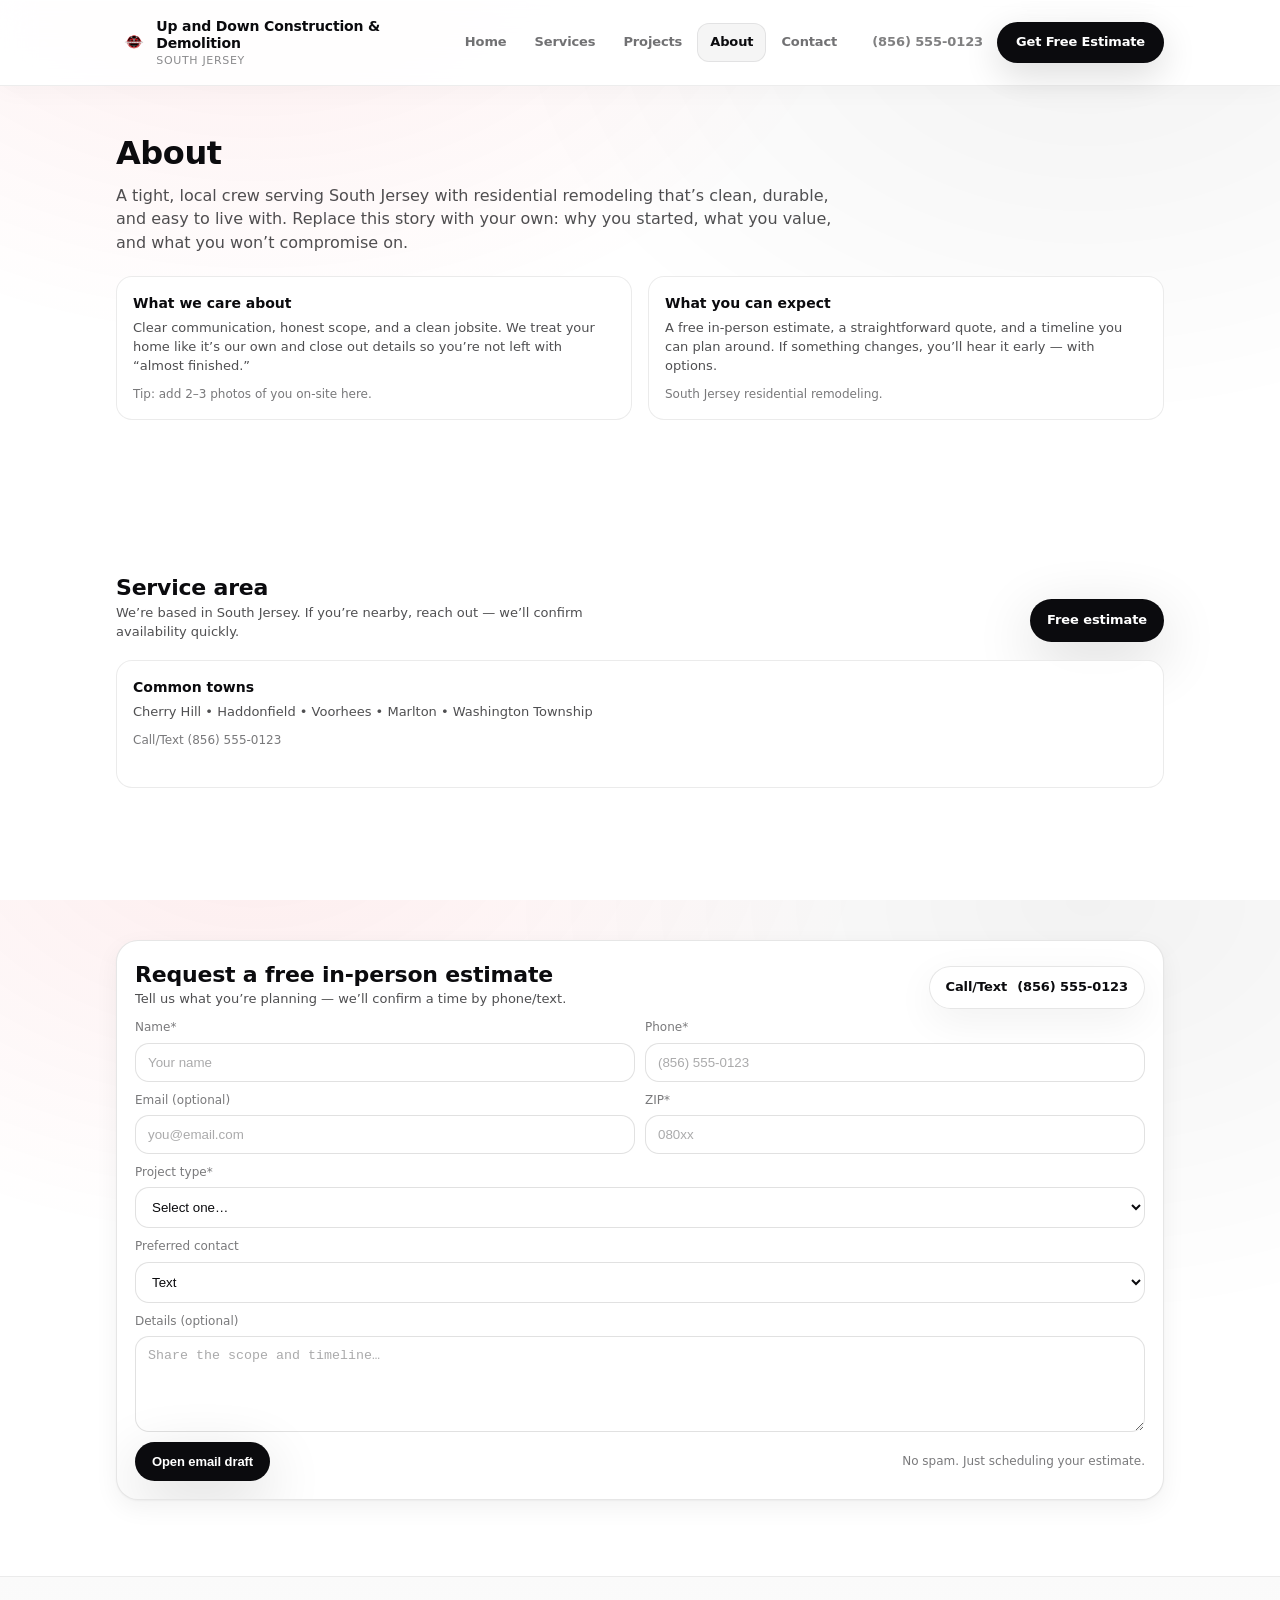
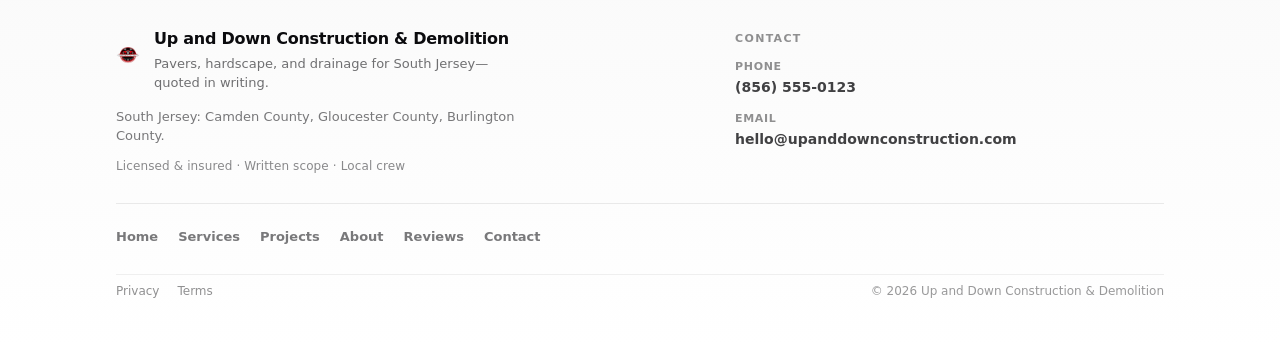
==== commit 4fdb07c2: "Add brand logo (transparent PNG), favicons, header/footer placement - Process logo: flood-fill remov" ====
--- a/about.html
+++ b/about.html
@@ -7,6 +7,8 @@
     <meta name="description" content="Up and Down Construction is a South Jersey residential remodeling team focused on quality workmanship and clear communication." />
     <meta name="theme-color" content="#0b0b0e" />
     <link rel="stylesheet" href="styles.css" />
+    <link rel="icon" href="assets/favicon-32.png" sizes="32x32" type="image/png" />
+    <link rel="apple-touch-icon" href="assets/favicon-192.png" sizes="192x192" />
     <script src="partials.js" defer></script>
     <script src="script.js" defer></script>
     <script type="application/ld+json" data-jsonld="LocalBusiness">{}</script>
--- a/styles.css
+++ b/styles.css
@@ -11,16 +11,29 @@
   --accent2: #ff3b30;
   --shadow: 0 18px 60px rgba(0,0,0,.08);
   --shadow2: 0 12px 40px rgba(0,0,0,.06);
+  --shadow-elev: 0 1px 2px rgba(0,0,0,.04), 0 8px 24px rgba(0,0,0,.055);
+  --shadow-elev-hover: 0 2px 6px rgba(0,0,0,.05), 0 16px 44px rgba(0,0,0,.07);
   --radius: 16px;
   --radius2: 22px;
+  --radius-sm: 12px;
+  --radius-md: 14px;
+  --radius-lg: 18px;
+  --radius-xl: 20px;
   --container: 1100px;
   --gutter: 26px;
   --measure: 68ch;
   --font: ui-sans-serif, system-ui, -apple-system, Segoe UI, Roboto, Helvetica, Arial, "Apple Color Emoji","Segoe UI Emoji";
+  --ease-out: cubic-bezier(0.22, 1, 0.36, 1);
+  --ease-soft: cubic-bezier(0.33, 1, 0.68, 1);
+  --duration: 0.2s;
+  --duration-slow: 0.38s;
 }
 
 *{box-sizing:border-box}
 html{scroll-behavior:smooth}
+@media (prefers-reduced-motion: reduce){
+  html{scroll-behavior:auto}
+}
 html,body{height:100%}
 body{
   margin:0;
@@ -37,6 +50,38 @@
 
 a{color:inherit;text-decoration:none}
 img{max-width:100%;display:block}
+@media (prefers-reduced-motion: reduce){
+  .btn,
+  .card--premium,
+  .why-card,
+  .step--premium,
+  .trust-item,
+  .project-card,
+  .project-media img,
+  .project-media .project-img--ph,
+  .hero-visual__frame,
+  .hero-visual__tile,
+  .trustchip,
+  .topbar,
+  .navlinks a,
+  .footer__quick a,
+  .footer__legal a,
+  .footer__contact-line,
+  .panel{
+    transition:none !important;
+  }
+  .project-card:hover .project-media img,
+  .project-card:hover .project-media .project-img--ph{
+    transform:none !important;
+  }
+  .card--premium:hover,
+  .step--premium:hover,
+  .project-card:hover,
+  .cta-final--premium .cta-final__primary.btn.primary:hover,
+  .cta-final--premium .cta-final__secondary.btn:hover{
+    transform:none !important;
+  }
+}
 .container > *{max-width: 100%}
 
 .measure{
@@ -64,7 +109,8 @@
   backdrop-filter:saturate(180%) blur(16px);
   background: rgba(255,255,255,.92);
   border-bottom:1px solid rgba(10,10,10,.07);
-  box-shadow: 0 1px 0 rgba(255,255,255,.8) inset;
+  box-shadow: 0 1px 0 rgba(255,255,255,.8) inset, 0 4px 24px rgba(0,0,0,.03);
+  transition: box-shadow var(--duration) var(--ease-out), border-color var(--duration) var(--ease-out);
 }
 .nav{
   display:flex;
@@ -79,6 +125,18 @@
   gap:12px;
   min-width:0;
   flex-shrink:1;
+  border-radius:var(--radius-sm);
+  padding:6px 8px;
+  transition: background var(--duration) var(--ease-out);
+}
+.brand:hover{background:rgba(0,0,0,.025)}
+.brand-logo{
+  display:block;
+  height:44px;
+  width:auto;
+  max-width:min(100px, 22vw);
+  object-fit:contain;
+  flex-shrink:0;
 }
 .brand-mark{
   width:40px;height:40px;border-radius:12px;
@@ -117,8 +175,9 @@
   letter-spacing:-.12px;
   color:rgba(11,11,14,.58);
   padding:9px 12px;
-  border-radius:10px;
+  border-radius:var(--radius-sm);
   border:1px solid transparent;
+  transition: color var(--duration) var(--ease-out), background var(--duration) var(--ease-out), border-color var(--duration) var(--ease-out);
 }
 .navlinks a:hover{color:var(--text); background:rgba(0,0,0,.035)}
 .navlinks a[aria-current="page"]{
@@ -142,6 +201,7 @@
   color:rgba(11,11,14,.52);
   padding:8px 2px;
   white-space:nowrap;
+  transition: color var(--duration) var(--ease-out);
 }
 .nav-phone:hover{color:var(--text)}
 @media (min-width: 981px){
@@ -169,16 +229,20 @@
   white-space:nowrap;
   font-weight:650;
   letter-spacing:-.1px;
-}
-.btn:hover{background:#fff}
+  transition: background var(--duration) var(--ease-out), border-color var(--duration) var(--ease-out), box-shadow var(--duration) var(--ease-out), filter var(--duration) var(--ease-out), transform 0.15s var(--ease-soft);
+}
+.btn:hover{background:#fff; box-shadow: var(--shadow-elev)}
 .btn:focus{outline:2px solid rgba(225,6,19,.40); outline-offset:2px}
+.btn:focus:not(:focus-visible){outline:none}
+.btn:focus-visible{outline:2px solid rgba(225,6,19,.40); outline-offset:2px}
 .btn.primary{
   background: #0b0b0e;
   border:1px solid rgba(0,0,0,.10);
   color:#fff;
   box-shadow: 0 18px 60px rgba(0,0,0,.16);
 }
-.btn.primary:hover{filter:brightness(1.03)}
+.btn.primary:hover{filter:brightness(1.04); box-shadow: 0 20px 56px rgba(0,0,0,.18); transform:translateY(-1px)}
+.btn.primary:active{transform:translateY(0); filter:brightness(0.98)}
 .btn.ghost{background:rgba(255,255,255,.92)}
 .btn.btn--text{
   background:transparent;
@@ -191,13 +255,17 @@
 .btn.btn--text:hover{
   background:rgba(0,0,0,.04);
   border-color:rgba(0,0,0,.04);
+  transform:none;
 }
 
 .hamburger{display:none}
 .hamburger button{
-  width:44px;height:44px;border-radius:14px;border:1px solid var(--border);
+  width:44px;height:44px;border-radius:var(--radius-md);border:1px solid var(--border);
   background:rgba(255,255,255,.92); color:var(--text);
-}
+  transition: background var(--duration) var(--ease-out), border-color var(--duration) var(--ease-out), box-shadow var(--duration) var(--ease-out);
+}
+.hamburger button:hover{background:#fff; border-color:rgba(10,10,10,.12); box-shadow:0 2px 8px rgba(0,0,0,.04)}
+.hamburger button:active{transform:scale(0.98)}
 
 .mobilemenu{
   display:none;
@@ -211,12 +279,13 @@
   gap:6px;
 }
 .mobilemenu a[data-nav]{
-  padding:12px 14px;border-radius:12px;
+  padding:12px 14px;border-radius:var(--radius-sm);
   background:transparent;
   border:1px solid rgba(0,0,0,.06);
   color:rgba(11,11,14,.72);
   font-weight:550;
   font-size:14px;
+  transition: color var(--duration) var(--ease-out), background var(--duration) var(--ease-out), border-color var(--duration) var(--ease-out);
 }
 .mobilemenu a[data-nav]:hover{color:var(--text); background:rgba(0,0,0,.03); border-color:rgba(0,0,0,.08)}
 .mobilemenu a[data-nav][aria-current="page"]{
@@ -225,12 +294,14 @@
   border-color:rgba(11,11,14,.10);
 }
 .mobilemenu__cta{margin-top:8px}
+.mobilemenu__cta.btn.primary{transition: filter var(--duration) var(--ease-out), transform 0.15s var(--ease-soft), box-shadow var(--duration) var(--ease-out)}
 .mobilemenu__phone{
   text-align:center;
   padding:10px;
   font-size:13px;
   font-weight:600;
   color:rgba(11,11,14,.55);
+  transition: color var(--duration) var(--ease-out);
 }
 .mobilemenu__phone:hover{color:var(--text)}
 
@@ -313,7 +384,12 @@
   background: rgba(255,255,255,.92);
   color: rgba(11,11,14,.68);
   font-size:12px;
-  box-shadow: 0 10px 26px rgba(0,0,0,.03);
+  box-shadow: 0 4px 14px rgba(0,0,0,.035);
+  transition: border-color var(--duration) var(--ease-out), box-shadow var(--duration) var(--ease-out);
+}
+.trustchip:hover{
+  border-color:rgba(10,10,10,.11);
+  box-shadow:0 6px 20px rgba(0,0,0,.045);
 }
 .trustchip:before{
   content:"";
@@ -326,11 +402,16 @@
   padding-top: 6px;
 }
 .hero-visual__frame{
-  border-radius: 22px;
+  border-radius: var(--radius2);
   border: 1px solid rgba(10,10,10,.10);
   background: rgba(255,255,255,.92);
-  box-shadow: 0 22px 60px rgba(0,0,0,.07);
+  box-shadow: var(--shadow-elev);
   padding: 14px;
+  transition: box-shadow var(--duration-slow) var(--ease-out), border-color var(--duration) var(--ease-out);
+}
+.hero-visual__frame:hover{
+  box-shadow: var(--shadow-elev-hover);
+  border-color:rgba(10,10,10,.12);
 }
 .hero-visual__row{
   display:grid;
@@ -339,22 +420,31 @@
   margin-top:12px;
 }
 .hero-visual__tile{
-  border-radius: 18px;
+  border-radius: var(--radius-lg);
   border: 1px solid rgba(10,10,10,.10);
   overflow:hidden;
   position:relative;
   background:#fff;
   min-height: 150px;
+  transition: border-color var(--duration) var(--ease-out), box-shadow var(--duration) var(--ease-out);
+}
+.hero-visual__tile:hover{
+  border-color:rgba(10,10,10,.13);
+  box-shadow:0 4px 16px rgba(0,0,0,.05);
 }
 .hero-visual__tile--lg{
   min-height: 240px;
 }
 .hero-visual__ph{
   position:absolute; inset:0;
+  transition: opacity var(--duration-slow) var(--ease-out);
   background:
     radial-gradient(900px 260px at 15% 0%, rgba(225,6,19,.10), rgba(225,6,19,0) 62%),
     radial-gradient(800px 300px at 90% 110%, rgba(0,0,0,.08), rgba(0,0,0,0) 62%),
     linear-gradient(180deg, rgba(255,255,255,.96), rgba(250,250,250,.94));
+}
+.hero-visual__tile:hover .hero-visual__ph{
+  opacity:.96;
 }
 .hero-visual__ph--alt{
   background:
@@ -379,6 +469,11 @@
   font-size:12px;
   color: rgba(11,11,14,.86);
   backdrop-filter: blur(10px);
+  transition: border-color var(--duration) var(--ease-out), box-shadow var(--duration) var(--ease-out);
+}
+.hero-visual__tile:hover .hero-visual__label{
+  border-color:rgba(10,10,10,.14);
+  box-shadow:0 2px 8px rgba(0,0,0,.04);
 }
 .hero-visual__note{
   margin-top:10px;
@@ -386,10 +481,10 @@
   font-size:12px;
 }
 .trust-strip{
-  padding: 12px 0;
-  border-top:1px solid rgba(10,10,10,.06);
-  border-bottom:1px solid rgba(10,10,10,.06);
-  background: rgba(255,255,255,.70);
+  padding: 14px 0;
+  border-top:1px solid rgba(10,10,10,.05);
+  border-bottom:1px solid rgba(10,10,10,.05);
+  background: rgba(255,255,255,.72);
 }
 .trust-strip__inner{
   display:grid;
@@ -398,10 +493,16 @@
 }
 .trust-item{
   padding:10px 8px;
-  border-radius:14px;
-  border:1px solid rgba(10,10,10,.05);
-  background: rgba(255,255,255,.88);
-  box-shadow: none;
+  border-radius:var(--radius-md);
+  border:1px solid rgba(10,10,10,.06);
+  background: rgba(255,255,255,.9);
+  box-shadow: 0 1px 3px rgba(0,0,0,.03);
+  transition: border-color var(--duration) var(--ease-out), box-shadow var(--duration) var(--ease-out), background var(--duration) var(--ease-out);
+}
+.trust-item:hover{
+  border-color:rgba(10,10,10,.09);
+  background:#fff;
+  box-shadow:0 4px 14px rgba(0,0,0,.04);
 }
 .trust-label{display:block; font-weight:650; font-size:13px; letter-spacing:-.2px}
 .trust-sub{display:block; margin-top:2px; font-size:12px; color:rgba(11,11,14,.60)}
@@ -410,8 +511,13 @@
   border-radius: var(--radius2);
   background: #fff;
   border:1px solid rgba(10,10,10,.10);
-  box-shadow: var(--shadow);
+  box-shadow: var(--shadow-elev);
   overflow:hidden;
+  transition: box-shadow var(--duration) var(--ease-out), border-color var(--duration) var(--ease-out);
+}
+.panel:hover{
+  box-shadow: var(--shadow-elev-hover);
+  border-color:rgba(10,10,10,.11);
 }
 .panel-inner{padding:18px}
 .panel h3{margin:6px 0 12px; font-size:14px; color:var(--text)}
@@ -426,11 +532,12 @@
 .field label{font-size:12px; color:var(--muted2)}
 .field input,.field select,.field textarea{
   padding:11px 12px;
-  border-radius:14px;
+  border-radius:var(--radius-md);
   border:1px solid rgba(10,10,10,.12);
   background: #fff;
   color:var(--text);
   outline:none;
+  transition: border-color var(--duration) var(--ease-out), box-shadow var(--duration) var(--ease-out);
 }
 .field textarea{grid-column:1 / -1; min-height:96px; resize:vertical}
 .field input::placeholder,.field textarea::placeholder{color:rgba(11,11,14,.35)}
@@ -461,7 +568,7 @@
 .section{padding:76px 0}
 .section--tight{padding-top:60px}
 .section--divider{
-  border-top: 1px solid rgba(10,10,10,.06);
+  border-top: 1px solid rgba(10,10,10,.05);
 }
 .section-head{
   display:flex; align-items:flex-end; justify-content:space-between; gap:16px;
@@ -493,12 +600,14 @@
   border-color: rgba(10,10,10,.07);
   background: rgba(255,255,255,.96);
   box-shadow: 0 10px 30px rgba(0,0,0,.035);
+  transition: border-color var(--duration) var(--ease-out), box-shadow var(--duration) var(--ease-out), transform 0.28s var(--ease-soft);
 }
 .card--premium h3{font-size:15px; letter-spacing:-.2px}
 .card--premium p{font-size:13px; color:rgba(11,11,14,.64)}
 .card--premium:hover{
-  border-color: rgba(10,10,10,.10);
-  box-shadow: 0 14px 40px rgba(0,0,0,.05);
+  border-color: rgba(10,10,10,.11);
+  box-shadow: var(--shadow-elev-hover);
+  transform:translateY(-2px);
 }
 
 /* Why choose us */
@@ -517,13 +626,19 @@
 .why-card__icon{
   width:40px;
   height:40px;
-  border-radius:14px;
+  border-radius:var(--radius-md);
   display:grid;
   place-items:center;
   border:1px solid rgba(10,10,10,.08);
   background: rgba(255,255,255,.92);
-  box-shadow: 0 10px 26px rgba(0,0,0,.03);
+  box-shadow: 0 4px 14px rgba(0,0,0,.04);
   color: rgba(11,11,14,.82);
+  transition: border-color var(--duration) var(--ease-out), box-shadow var(--duration) var(--ease-out), background var(--duration) var(--ease-out);
+}
+.why-card:hover .why-card__icon{
+  border-color:rgba(10,10,10,.11);
+  background:#fff;
+  box-shadow:0 6px 18px rgba(0,0,0,.05);
 }
 .why-card__icon svg{
   width:20px;
@@ -534,20 +649,8 @@
 .card--service{
   padding:18px 18px 16px;
 }
-.service-card__head{
-  display:flex;
-  align-items:flex-start;
-  justify-content:space-between;
-  gap:12px;
-}
-.service-card__badge{
-  font-size:11px;
-  color: rgba(11,11,14,.62);
-  border:1px solid rgba(10,10,10,.08);
-  background: rgba(255,255,255,.92);
-  padding:7px 10px;
-  border-radius:999px;
-  white-space:nowrap;
+.card--service h3{
+  margin:0;
 }
 .service-card__desc{
   margin-top:8px;
@@ -577,6 +680,12 @@
   border-color: rgba(10,10,10,.07);
   background: rgba(255,255,255,.96);
   box-shadow: 0 10px 30px rgba(0,0,0,.035);
+  transition: border-color var(--duration) var(--ease-out), box-shadow var(--duration) var(--ease-out), transform 0.28s var(--ease-soft);
+}
+.step--premium:hover{
+  border-color:rgba(10,10,10,.1);
+  box-shadow:0 12px 36px rgba(0,0,0,.045);
+  transform:translateY(-1px);
 }
 .num--premium{background: rgba(225,6,19,.10); border-color: rgba(225,6,19,.16)}
 
@@ -627,22 +736,23 @@
 }
 .project-card{
   grid-column: span 4;
-  border-radius: 20px;
+  border-radius: var(--radius-xl);
   border: 1px solid rgba(10,10,10,.08);
   background: rgba(255,255,255,.96);
-  box-shadow: 0 12px 36px rgba(0,0,0,.04);
+  box-shadow: var(--shadow-elev);
   overflow:hidden;
-  transition: box-shadow .18s ease, border-color .18s ease, transform .18s ease;
+  transition: box-shadow var(--duration) var(--ease-out), border-color var(--duration) var(--ease-out), transform 0.25s var(--ease-soft);
 }
 .project-card:hover{
   border-color: rgba(10,10,10,.12);
-  box-shadow: 0 18px 55px rgba(0,0,0,.06);
-  transform: translateY(-1px);
+  box-shadow: var(--shadow-elev-hover);
+  transform: translateY(-2px);
 }
 .project-media{
   position:relative;
   aspect-ratio: 4 / 3;
   background: linear-gradient(180deg, rgba(250,250,250,1), rgba(255,255,255,1));
+  overflow:hidden;
 }
 .project-media--ba{
   display:grid;
@@ -672,14 +782,22 @@
   height:100%;
   object-fit: cover;
   display:block;
+  transition: transform var(--duration-slow) var(--ease-out);
+}
+.project-card:hover .project-img{
+  transform:scale(1.02);
 }
 .project-img--ph{
   width:100%;
   height:100%;
+  transition: transform var(--duration-slow) var(--ease-out);
   background:
     radial-gradient(900px 260px at 15% 0%, rgba(225,6,19,.10), rgba(225,6,19,0) 62%),
     radial-gradient(800px 300px at 90% 110%, rgba(0,0,0,.08), rgba(0,0,0,0) 62%),
     linear-gradient(180deg, rgba(255,255,255,.96), rgba(250,250,250,.94));
+}
+.project-card:hover .project-img--ph{
+  transform:scale(1.02);
 }
 .project-body{
   padding:14px 16px 16px;
@@ -808,6 +926,10 @@
 }
 .cta-final--premium .cta-final__primary.btn.primary:hover{
   filter:brightness(1.04);
+  transform:translateY(-1px);
+}
+.cta-final--premium .cta-final__primary.btn.primary:active{
+  transform:translateY(0);
 }
 .cta-final--premium .cta-final__secondary.btn{
   background: rgba(255,255,255,.06);
@@ -816,10 +938,15 @@
   box-shadow: none;
   padding:13px 20px;
   font-size:14px;
+  transition: background var(--duration) var(--ease-out), border-color var(--duration) var(--ease-out), transform 0.15s var(--ease-soft);
 }
 .cta-final--premium .cta-final__secondary.btn:hover{
   background: rgba(255,255,255,.10);
   border-color: rgba(255,255,255,.26);
+  transform:translateY(-1px);
+}
+.cta-final--premium .cta-final__secondary.btn:active{
+  transform:translateY(0);
 }
 .cta-final__phone{
   font-variant-numeric: tabular-nums;
@@ -836,12 +963,18 @@
   color: rgba(255,255,255,.78);
   text-decoration: underline;
   text-underline-offset: 3px;
-}
-.cta-final__link:hover{color:#fff}
+  text-decoration-color: rgba(255,255,255,.35);
+  transition: color var(--duration) var(--ease-out), text-decoration-color var(--duration) var(--ease-out);
+}
+.cta-final__link:hover{color:#fff; text-decoration-color:rgba(255,255,255,.55)}
 .cta-final__fine-dot{color: rgba(255,255,255,.35)}
 .cta-final__panel.panel{
   box-shadow: 0 28px 80px rgba(0,0,0,.45), 0 0 0 1px rgba(255,255,255,.06);
   border-color: rgba(255,255,255,.10);
+}
+.cta-final__panel.panel:hover{
+  box-shadow: 0 28px 80px rgba(0,0,0,.48), 0 0 0 1px rgba(255,255,255,.08);
+  border-color: rgba(255,255,255,.12);
 }
 .panel--light{box-shadow: 0 20px 70px rgba(0,0,0,.08)}
 
@@ -867,8 +1000,12 @@
   gap:14px;
   align-items:flex-start;
 }
-.footer__mark.brand-mark{
-  width:36px;height:36px;border-radius:11px;
+.footer__logo{
+  display:block;
+  height:52px;
+  width:auto;
+  max-width:100px;
+  object-fit:contain;
   flex-shrink:0;
 }
 .footer__name{
@@ -917,6 +1054,7 @@
   color:rgba(11,11,14,.78);
   font-weight:550;
   font-size:14px;
+  transition: color var(--duration) var(--ease-out);
 }
 .footer__contact-line:hover{color:var(--text)}
 .footer__contact-label{
@@ -937,8 +1075,11 @@
   font-size:13px;
   font-weight:550;
   color:rgba(11,11,14,.55);
-}
-.footer__quick a:hover{color:var(--text)}
+  padding:4px 0;
+  border-bottom:1px solid transparent;
+  transition: color var(--duration) var(--ease-out), border-color var(--duration) var(--ease-out);
+}
+.footer__quick a:hover{color:var(--text); border-bottom-color:rgba(11,11,14,.12)}
 .footer__bottom{
   display:flex;
   flex-wrap:wrap;
@@ -955,6 +1096,7 @@
 .footer__legal a{
   font-size:12px;
   color:rgba(11,11,14,.45);
+  transition: color var(--duration) var(--ease-out);
 }
 .footer__legal a:hover{color:var(--text)}
 .footer__copy{
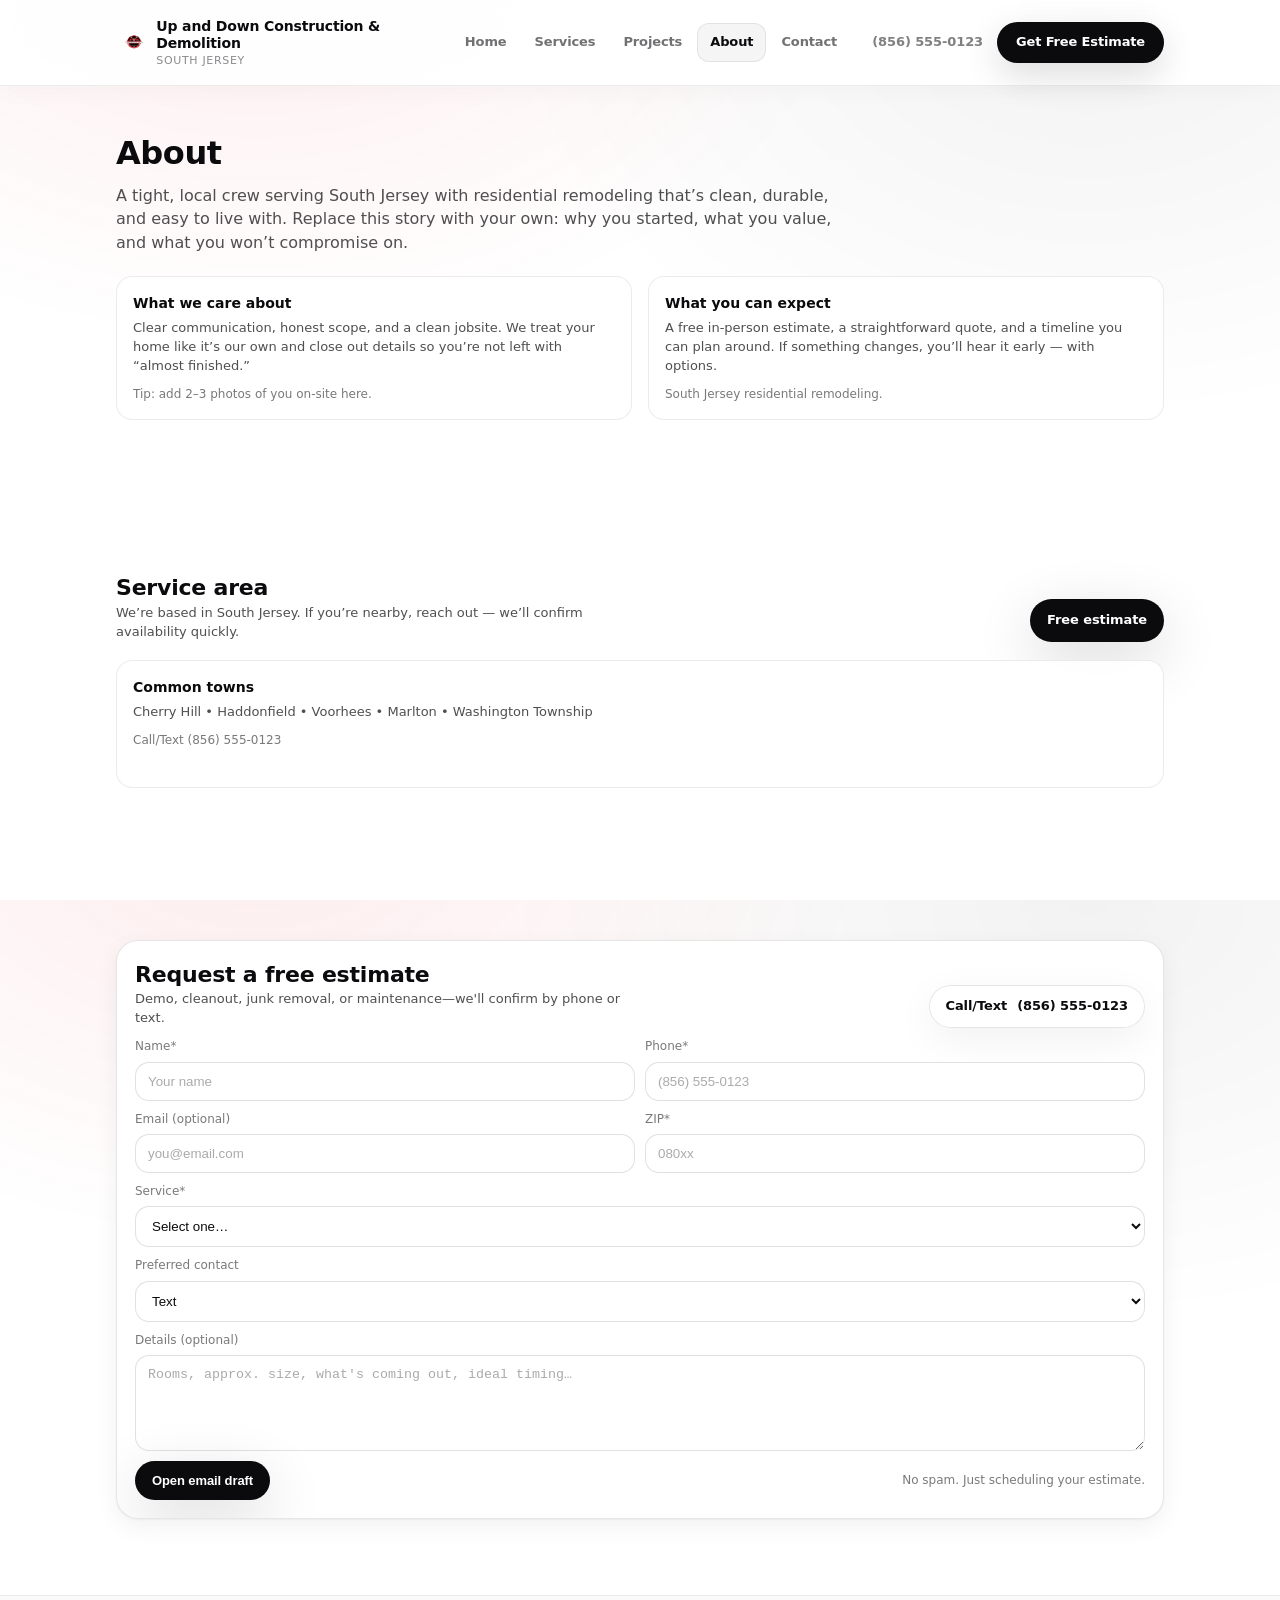
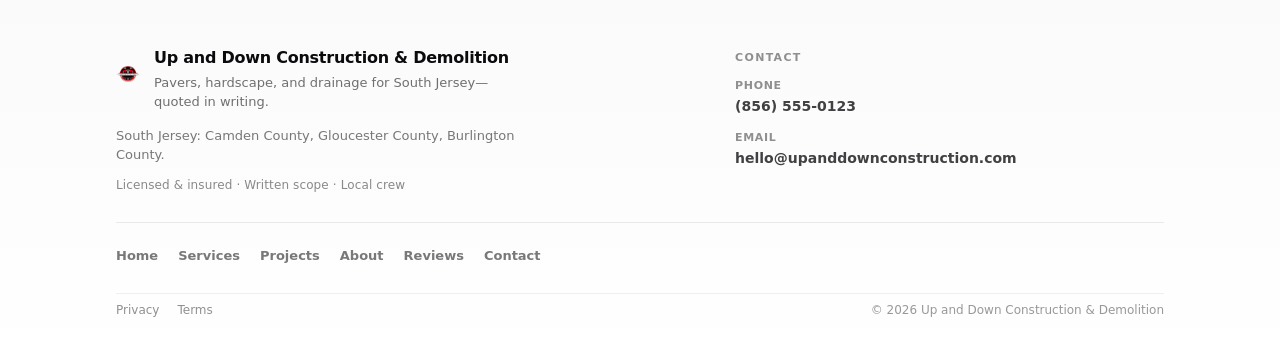
==== commit 0bb639d7: "Align estimate forms with interior demo and property services Update service dropdown options and CT" ====
--- a/about.html
+++ b/about.html
@@ -73,8 +73,8 @@
             <div class="panel-inner">
               <div class="section-head" style="margin-bottom:10px">
                 <div>
-                  <h2 style="margin:0">Request a free in-person estimate</h2>
-                  <p style="margin:0">Tell us what you’re planning — we’ll confirm a time by phone/text.</p>
+                  <h2 style="margin:0">Request a free estimate</h2>
+                  <p style="margin:0">Demo, cleanout, junk removal, or maintenance—we'll confirm by phone or text.</p>
                 </div>
                 <a class="btn ghost" data-phone-link href="tel:+18565550123">Call/Text <span data-phone-display>(856) 555-0123</span></a>
               </div>
@@ -97,15 +97,16 @@
                     <input id="zip" name="zip" inputmode="numeric" placeholder="080xx" required />
                   </div>
                   <div class="field" style="grid-column:1 / -1">
-                    <label for="projectType">Project type*</label>
+                    <label for="projectType">Service*</label>
                     <select id="projectType" name="projectType" required>
                       <option value="">Select one…</option>
-                      <option>Kitchen remodel</option>
-                      <option>Bathroom remodel</option>
-                      <option>Basement finishing</option>
-                      <option>Addition / framing</option>
-                      <option>Flooring / paint / drywall</option>
-                      <option>Exterior (deck/siding/doors)</option>
+                      <option>Kitchen demo</option>
+                      <option>Bathroom demo</option>
+                      <option>Basement cleanout / demo</option>
+                      <option>Garage cleanout / demo</option>
+                      <option>Interior demolition</option>
+                      <option>Junk removal</option>
+                      <option>Property maintenance</option>
                       <option>Other</option>
                     </select>
                   </div>
@@ -119,7 +120,7 @@
                   </div>
                   <div class="field" style="grid-column:1 / -1">
                     <label for="details">Details (optional)</label>
-                    <textarea id="details" name="details" placeholder="Share the scope and timeline…"></textarea>
+                    <textarea id="details" name="details" placeholder="Rooms, approx. size, what's coming out, ideal timing…"></textarea>
                   </div>
                 </div>
                 <div class="form-actions">
--- a/styles.css
+++ b/styles.css
@@ -648,6 +648,9 @@
 /* Services cards */
 .card--service{
   padding:18px 18px 16px;
+  display:flex;
+  flex-direction:column;
+  height:100%;
 }
 .card--service h3{
   margin:0;
@@ -656,6 +659,14 @@
   margin-top:8px;
   max-width: 48ch;
   color: rgba(11,11,14,.64);
+}
+.service-card__desc + .service-card__desc{
+  margin-top:6px;
+}
+.service-card__cta{
+  margin-top:auto;
+  padding-top:14px;
+  align-self:flex-start;
 }
 
 .steps{display:grid; grid-template-columns:repeat(4,1fr); gap:14px}
